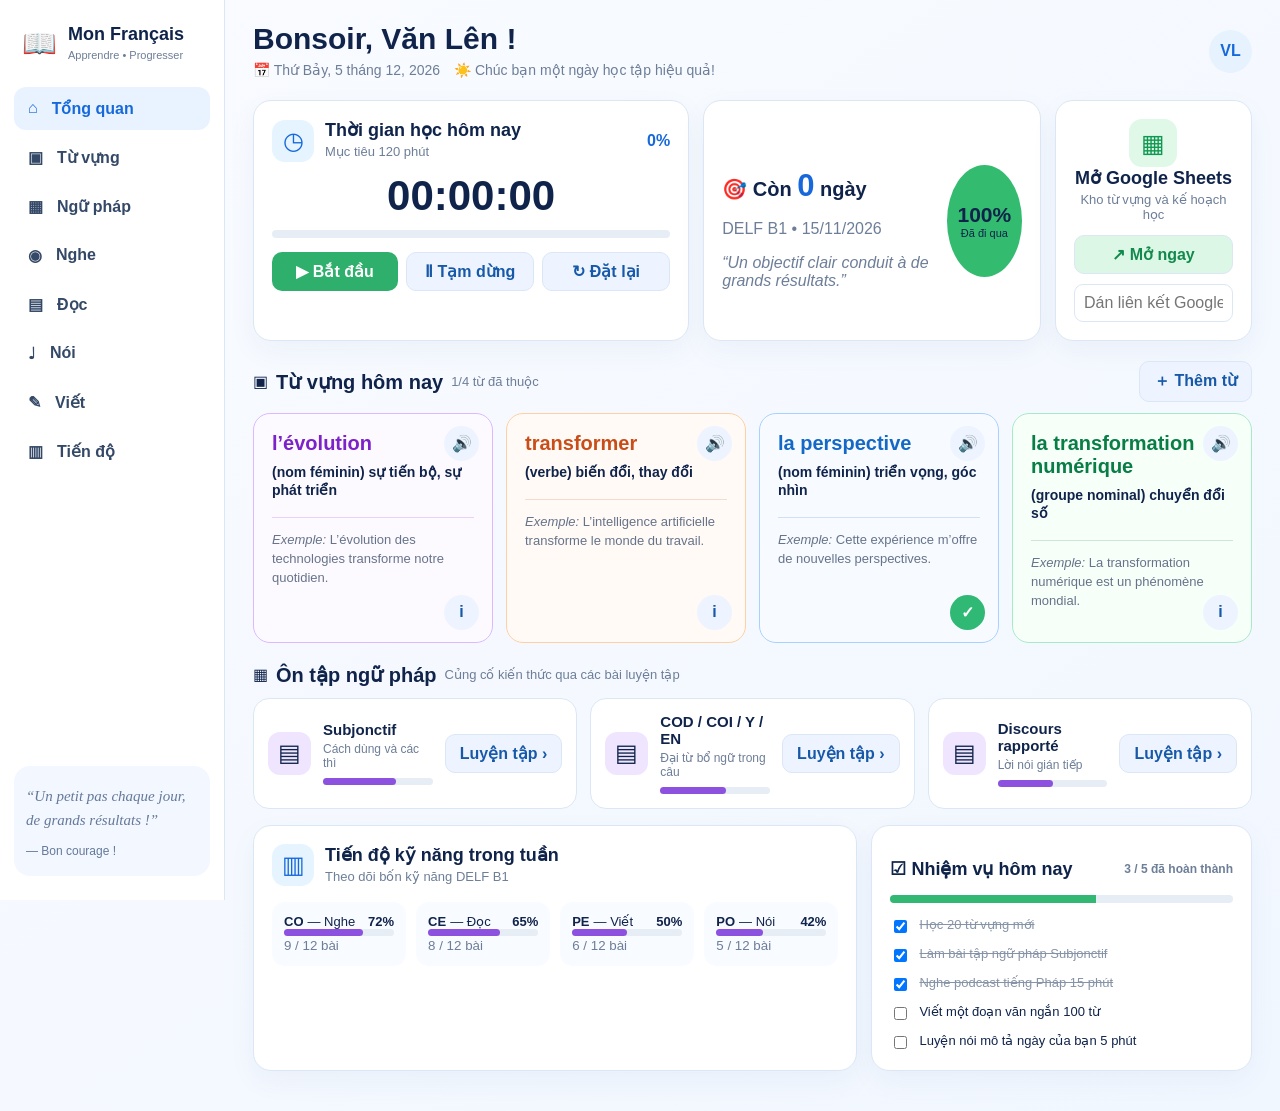
==== index.html @ 0c1c4e3a "Add files via upload Thêm website Mon Français" ====
<!doctype html>
<html lang="vi">
<head>
  <meta charset="UTF-8">
  <meta name="viewport" content="width=device-width,initial-scale=1">
  <meta name="description" content="Bảng điều khiển tự học tiếng Pháp và luyện DELF B1">
  <title>Mon Français</title>
  <link rel="stylesheet" href="style.css">
</head>
<body>
  <aside class="sidebar" id="sidebar">
    <div class="brand"><span>📖</span><div><b>Mon Français</b><small>Apprendre • Progresser</small></div></div>
    <nav>
      <a class="active" href="#top">⌂ <span>Tổng quan</span></a><a href="#vocabulary">▣ <span>Từ vựng</span></a>
      <a href="#grammar">▦ <span>Ngữ pháp</span></a><a href="#progress">◉ <span>Nghe</span></a>
      <a href="#progress">▤ <span>Đọc</span></a><a href="#progress">♩ <span>Nói</span></a>
      <a href="#progress">✎ <span>Viết</span></a><a href="#progress">▥ <span>Tiến độ</span></a>
    </nav>
    <blockquote>“Un petit pas chaque jour,<br>de grands résultats !”<small>— Bon courage !</small></blockquote>
  </aside>

  <main id="top">
    <header>
      <button id="menuBtn" class="menu" aria-label="Mở menu">☰</button>
      <div><h1><span id="greeting">Bonjour</span>, Văn Lên !</h1><p>📅 <span id="today"></span>　☀️ Chúc bạn một ngày học tập hiệu quả!</p></div>
      <div class="avatar">VL</div>
    </header>

    <section class="hero">
      <article class="card timer-card">
        <div class="title"><i>◷</i><div><h2>Thời gian học hôm nay</h2><p>Mục tiêu 120 phút</p></div><b id="studyPercent">0%</b></div>
        <div class="timer" id="timer">00:00:00</div><div class="progress"><span id="studyBar"></span></div>
        <div class="actions"><button id="startBtn" class="success">▶ Bắt đầu</button><button id="pauseBtn">Ⅱ Tạm dừng</button><button id="resetBtn">↻ Đặt lại</button></div>
      </article>
      <article class="card countdown">
        <div><h2>🎯 Còn <strong id="days">0</strong> ngày</h2><p>DELF B1 • 15/11/2026</p><em>“Un objectif clair conduit à de grands résultats.”</em></div>
        <div class="ring" id="ring"><span id="examPercent">0%</span><small>Đã đi qua</small></div>
      </article>
      <article class="card sheet-card"><div class="sheet-icon">▦</div><h2>Mở Google Sheets</h2><p>Kho từ vựng và kế hoạch học</p><button id="sheetBtn">↗ Mở ngay</button><input id="sheetUrl" placeholder="Dán liên kết Google Sheets"></article>
    </section>

    <section id="vocabulary" class="block">
      <div class="heading"><div><span>▣</span><h2>Từ vựng hôm nay</h2><p id="wordCount"></p></div><button id="openWordModal">＋ Thêm từ</button></div>
      <div class="vocab-grid" id="wordGrid"></div>
    </section>

    <section id="grammar" class="block">
      <div class="heading"><div><span>▦</span><h2>Ôn tập ngữ pháp</h2><p>Củng cố kiến thức qua các bài luyện tập</p></div></div>
      <div class="grammar-grid" id="grammarGrid"></div>
    </section>

    <section id="progress" class="bottom-grid">
      <article class="card"><div class="title"><i>▥</i><div><h2>Tiến độ kỹ năng trong tuần</h2><p>Theo dõi bốn kỹ năng DELF B1</p></div></div><div class="skills" id="skills"></div></article>
      <article class="card tasks"><div class="task-head"><h2>☑ Nhiệm vụ hôm nay</h2><b id="taskCount"></b></div><div class="progress"><span id="taskBar"></span></div><div id="taskList"></div></article>
    </section>
  </main>

  <dialog id="wordModal"><button class="close" data-close="wordModal">×</button><h2>Thêm từ vựng mới</h2><label>Từ tiếng Pháp<input id="newWord"></label><label>Nghĩa tiếng Việt<input id="newMeaning"></label><label>Câu ví dụ<input id="newExample"></label><button id="saveWord">Lưu từ mới</button></dialog>
  <dialog id="quizModal"><button class="close" data-close="quizModal">×</button><h2>Bài tập Subjonctif</h2><p>Il faut que tu ___ tes devoirs avant de sortir.</p><div class="answers"><button>fais</button><button>fasses</button><button>feras</button></div><button id="checkAnswer">Kiểm tra đáp án</button><p id="quizResult"></p></dialog>
  <div id="toast" role="status"></div>
  <script src="script.js"></script>
</body>
</html>
---- style.css ----
:root{--navy:#10244b;--blue:#1769db;--line:#dce7f5;--muted:#6d7e98;--bg:#f4f8ff;--white:#fff}*{box-sizing:border-box}html{scroll-behavior:smooth}body{margin:0;background:linear-gradient(145deg,#f9fbff,#f1f7ff);color:var(--navy);font-family:Inter,"Segoe UI",Arial,sans-serif}.sidebar{position:fixed;inset:0 auto 0 0;width:225px;padding:24px 14px;background:#fff;border-right:1px solid var(--line);display:flex;flex-direction:column;z-index:10}.brand{display:flex;gap:11px;align-items:center;padding:0 8px 24px}.brand>span{font-size:28px}.brand b{display:block;font-size:18px}.brand small{font-size:11px;color:var(--muted)}nav{display:grid;gap:6px}nav a{display:flex;gap:14px;padding:12px 14px;border-radius:12px;color:#344867;text-decoration:none;font-weight:650}nav a:hover,nav a.active{background:#e9f3ff;color:var(--blue)}blockquote{margin:auto 0 0;padding:18px 12px;background:#f3f7ff;border-radius:16px;color:#64799a;font:italic 15px/1.6 Georgia}blockquote small{display:block;margin-top:12px;font:12px Arial}main{margin-left:225px;padding:22px 28px 40px;max-width:1680px}header{display:flex;align-items:center;justify-content:space-between;margin-bottom:20px}h1{margin:0 0 6px;font-size:30px}header p{margin:0;color:var(--muted);font-size:14px}.avatar{width:43px;height:43px;border-radius:50%;display:grid;place-items:center;background:#e7f2ff;color:var(--blue);font-weight:800}.menu{display:none}.hero{display:grid;grid-template-columns:1.55fr 1.2fr .7fr;gap:14px}.card{background:#fff;border:1px solid var(--line);border-radius:18px;padding:18px;box-shadow:0 10px 28px #1f4a840d}.title{display:flex;align-items:center;gap:11px}.title i{width:42px;height:42px;border-radius:13px;display:grid;place-items:center;background:#e5f4ff;color:var(--blue);font-style:normal;font-size:24px}.title h2,.sheet-card h2{font-size:18px;margin:0}.title p,.sheet-card p{font-size:13px;color:var(--muted);margin:3px 0}.title>b{margin-left:auto;color:var(--blue)}.timer{text-align:center;font-size:42px;font-weight:850;margin:10px}.progress{height:8px;border-radius:8px;background:#e7edf5;overflow:hidden}.progress span{display:block;height:100%;width:0;background:#32b873;transition:.3s}.actions{display:flex;gap:8px;margin-top:14px}button,input{font:inherit}button{border:1px solid var(--line);background:#edf4ff;color:#1759a8;padding:9px 14px;border-radius:10px;font-weight:700;cursor:pointer}button:hover{filter:brightness(.97)}button.success{background:#2eaf6c;color:#fff;border:0}.actions button{flex:1}.countdown{display:flex;justify-content:space-between;align-items:center}.countdown h2{font-size:20px}.countdown strong{font-size:31px;color:var(--blue)}.countdown p,.countdown em{color:var(--muted)}.ring{width:112px;height:112px;border-radius:50%;display:grid;place-content:center;text-align:center;background:conic-gradient(#33bb70 0deg,#e8edf4 0)}.ring:after{content:"";position:absolute}.ring span,.ring small{position:relative;z-index:1}.ring span{font-size:21px;font-weight:800}.ring small{font-size:11px}.sheet-card{text-align:center}.sheet-icon{margin:auto;width:48px;height:48px;border-radius:13px;background:#dff8e8;color:#0f9850;display:grid;place-items:center;font-size:25px}.sheet-card button{width:100%;background:#dcf7e6;color:#138a4d;margin:10px 0}.sheet-card input{width:100%;padding:9px;border:1px solid var(--line);border-radius:9px}.block{margin-top:20px}.heading{display:flex;justify-content:space-between;align-items:center;margin-bottom:11px}.heading>div{display:flex;align-items:center;gap:8px}.heading h2{margin:0;font-size:20px}.heading p{margin:0;color:var(--muted);font-size:13px}.vocab-grid{display:grid;grid-template-columns:repeat(4,1fr);gap:13px}.word{position:relative;min-height:188px;padding:18px;border:1px solid;border-radius:17px}.word.violet{border-color:#dcb9ff;background:#fdfaff;color:#7b22c9}.word.orange{border-color:#ffd0a3;background:#fffaf5;color:#c94d19}.word.blue{border-color:#a9d1ff;background:#f7fbff;color:#1569c6}.word.green{border-color:#a8eac8;background:#f7fff9;color:#087d45}.word h3{font-size:20px;margin:0 36px 8px 0}.word b{font-size:14px;color:var(--navy)}.word hr{border:0;border-top:1px solid;opacity:.18;margin:18px 0 10px}.word p{font-size:13px;line-height:1.45;color:#66738a}.word .audio,.word .learned{position:absolute;width:35px;height:35px;padding:0;border:0;border-radius:50%;right:13px}.word .audio{top:12px}.word .learned{bottom:12px}.word .learned.yes{background:#2fb974;color:#fff}.grammar-grid{display:grid;grid-template-columns:repeat(3,1fr);gap:13px}.grammar{display:flex;align-items:center;gap:12px;padding:14px;background:#fff;border:1px solid var(--line);border-radius:16px}.grammar .symbol{font-size:24px;width:43px;height:43px;border-radius:12px;background:#efe5ff;display:grid;place-items:center}.grammar .copy{flex:1}.grammar h3{font-size:15px;margin:0}.grammar p{font-size:12px;color:var(--muted);margin:4px 0 8px}.mini{height:7px;background:#e7edf5;border-radius:7px}.mini span{display:block;height:100%;background:#8c52df;border-radius:7px}.bottom-grid{display:grid;grid-template-columns:1.35fr .85fr;gap:14px;margin-top:16px}.skills{display:grid;grid-template-columns:repeat(4,1fr);gap:10px;margin-top:15px}.skill{padding:12px;background:#f8fbff;border-radius:13px}.skill .row{display:flex;gap:4px;font-size:13px}.skill .row strong{margin-left:auto}.skill small{color:var(--muted)}.task-head{display:flex;justify-content:space-between;align-items:center}.task-head h2{font-size:18px}.task-head b{font-size:12px;color:var(--muted)}#taskList{display:grid;gap:10px;margin-top:14px}#taskList label{font-size:13px;display:flex;gap:9px}.done{text-decoration:line-through;color:#8794a7}dialog{border:0;border-radius:18px;padding:25px;width:min(460px,90vw);box-shadow:0 25px 80px #0d254540}dialog::backdrop{background:#07193666}.close{position:absolute;right:14px;top:12px;border:0;background:transparent;font-size:24px}dialog label{display:grid;gap:5px;margin:11px 0;font-weight:650}dialog input{padding:11px;border:1px solid var(--line);border-radius:10px}.answers{display:grid;gap:8px;margin:12px 0}.answers button{text-align:left}.answers .selected{border-color:var(--blue);background:#e8f2ff}#quizResult.correct{color:#149452}#quizResult.wrong{color:#d73a50}#toast{position:fixed;right:20px;top:20px;padding:12px 18px;background:var(--navy);color:#fff;border-radius:11px;opacity:0;transform:translateY(-10px);transition:.2s;pointer-events:none;z-index:30}#toast.show{opacity:1;transform:none}
@media(max-width:1150px){.hero{grid-template-columns:1fr 1fr}.sheet-card{grid-column:1/-1}.vocab-grid{grid-template-columns:1fr 1fr}.grammar-grid,.bottom-grid{grid-template-columns:1fr}}
@media(max-width:720px){.sidebar{transform:translateX(-110%);transition:.25s}.sidebar.open{transform:none}.menu{display:block}.main{margin:0;padding:16px}.hero,.vocab-grid{grid-template-columns:1fr}.skills{grid-template-columns:1fr 1fr}header h1{font-size:22px}.countdown{min-height:180px}.heading p{display:none}.actions{flex-wrap:wrap}.actions button{min-width:100px}}
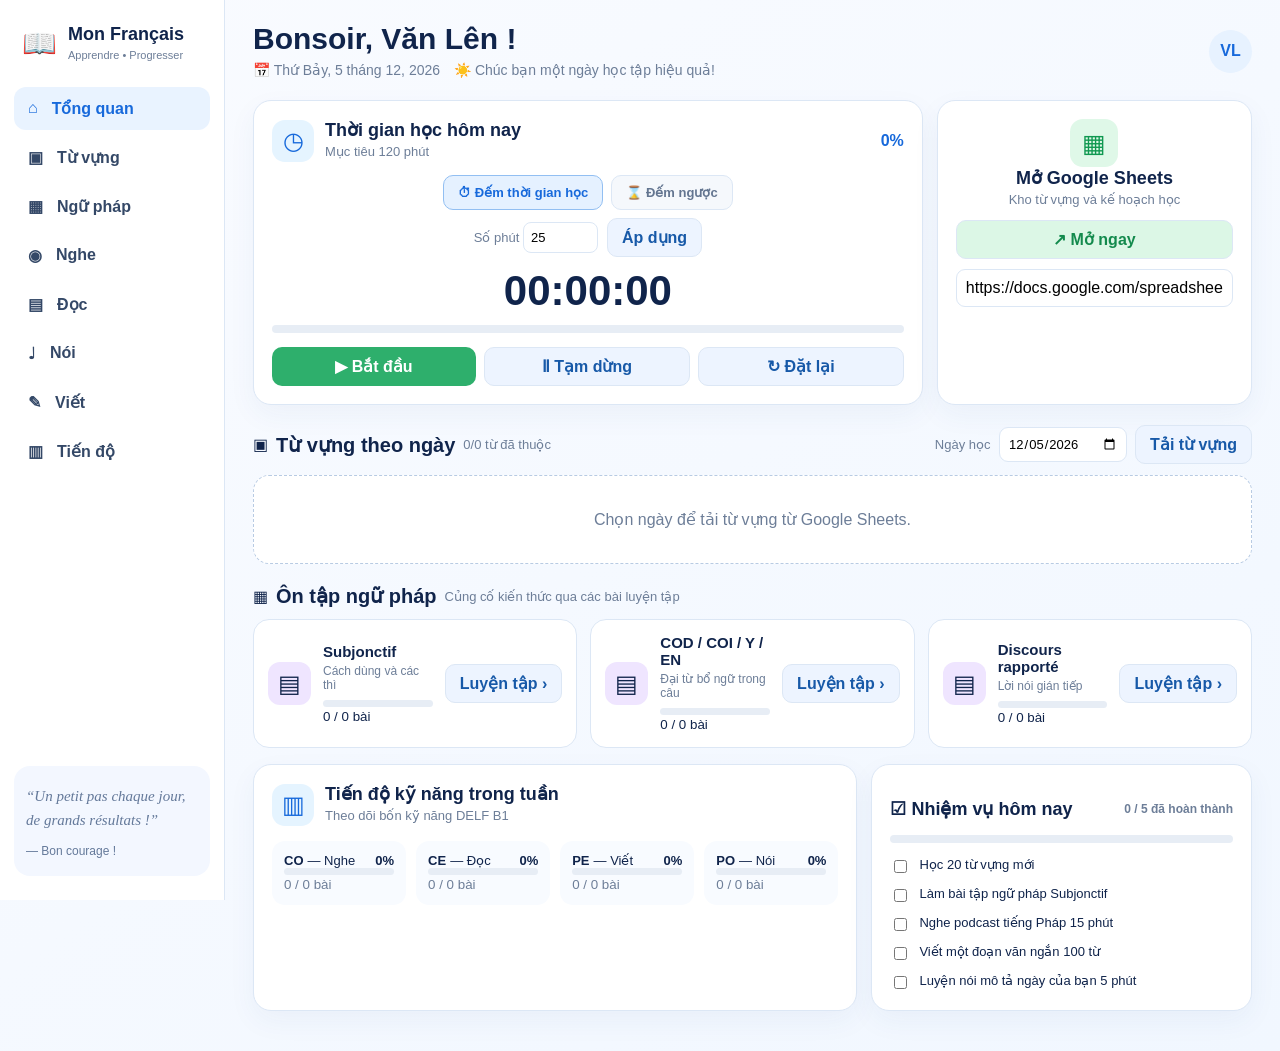
==== commit f1b3f694: "Add files via upload" ====
--- a/index.html
+++ b/index.html
@@ -26,21 +26,19 @@
       <div class="avatar">VL</div>
     </header>
 
-    <section class="hero">
+    <section class="hero hero-two">
       <article class="card timer-card">
         <div class="title"><i>◷</i><div><h2>Thời gian học hôm nay</h2><p>Mục tiêu 120 phút</p></div><b id="studyPercent">0%</b></div>
+        <div class="timer-mode"><button id="countUpMode" class="selected">⏱ Đếm thời gian học</button><button id="countDownMode">⌛ Đếm ngược</button></div>
+        <div class="countdown-setting" id="countdownSetting" hidden><label>Số phút <input id="countdownMinutes" type="number" min="1" max="480" value="25"></label><button id="applyCountdown">Áp dụng</button></div>
         <div class="timer" id="timer">00:00:00</div><div class="progress"><span id="studyBar"></span></div>
         <div class="actions"><button id="startBtn" class="success">▶ Bắt đầu</button><button id="pauseBtn">Ⅱ Tạm dừng</button><button id="resetBtn">↻ Đặt lại</button></div>
-      </article>
-      <article class="card countdown">
-        <div><h2>🎯 Còn <strong id="days">0</strong> ngày</h2><p>DELF B1 • 15/11/2026</p><em>“Un objectif clair conduit à de grands résultats.”</em></div>
-        <div class="ring" id="ring"><span id="examPercent">0%</span><small>Đã đi qua</small></div>
       </article>
       <article class="card sheet-card"><div class="sheet-icon">▦</div><h2>Mở Google Sheets</h2><p>Kho từ vựng và kế hoạch học</p><button id="sheetBtn">↗ Mở ngay</button><input id="sheetUrl" placeholder="Dán liên kết Google Sheets"></article>
     </section>
 
     <section id="vocabulary" class="block">
-      <div class="heading"><div><span>▣</span><h2>Từ vựng hôm nay</h2><p id="wordCount"></p></div><button id="openWordModal">＋ Thêm từ</button></div>
+      <div class="heading"><div><span>▣</span><h2>Từ vựng theo ngày</h2><p id="wordCount">Chọn ngày để tải từ Google Sheets</p></div><div class="date-tools"><label>Ngày học <input id="vocabDate" type="date"></label><button id="loadWords">Tải từ vựng</button></div></div>
       <div class="vocab-grid" id="wordGrid"></div>
     </section>
 
@@ -55,7 +53,6 @@
     </section>
   </main>
 
-  <dialog id="wordModal"><button class="close" data-close="wordModal">×</button><h2>Thêm từ vựng mới</h2><label>Từ tiếng Pháp<input id="newWord"></label><label>Nghĩa tiếng Việt<input id="newMeaning"></label><label>Câu ví dụ<input id="newExample"></label><button id="saveWord">Lưu từ mới</button></dialog>
   <dialog id="quizModal"><button class="close" data-close="quizModal">×</button><h2>Bài tập Subjonctif</h2><p>Il faut que tu ___ tes devoirs avant de sortir.</p><div class="answers"><button>fais</button><button>fasses</button><button>feras</button></div><button id="checkAnswer">Kiểm tra đáp án</button><p id="quizResult"></p></dialog>
   <div id="toast" role="status"></div>
   <script src="script.js"></script>
--- a/style.css
+++ b/style.css
@@ -1,3 +1,4 @@
 :root{--navy:#10244b;--blue:#1769db;--line:#dce7f5;--muted:#6d7e98;--bg:#f4f8ff;--white:#fff}*{box-sizing:border-box}html{scroll-behavior:smooth}body{margin:0;background:linear-gradient(145deg,#f9fbff,#f1f7ff);color:var(--navy);font-family:Inter,"Segoe UI",Arial,sans-serif}.sidebar{position:fixed;inset:0 auto 0 0;width:225px;padding:24px 14px;background:#fff;border-right:1px solid var(--line);display:flex;flex-direction:column;z-index:10}.brand{display:flex;gap:11px;align-items:center;padding:0 8px 24px}.brand>span{font-size:28px}.brand b{display:block;font-size:18px}.brand small{font-size:11px;color:var(--muted)}nav{display:grid;gap:6px}nav a{display:flex;gap:14px;padding:12px 14px;border-radius:12px;color:#344867;text-decoration:none;font-weight:650}nav a:hover,nav a.active{background:#e9f3ff;color:var(--blue)}blockquote{margin:auto 0 0;padding:18px 12px;background:#f3f7ff;border-radius:16px;color:#64799a;font:italic 15px/1.6 Georgia}blockquote small{display:block;margin-top:12px;font:12px Arial}main{margin-left:225px;padding:22px 28px 40px;max-width:1680px}header{display:flex;align-items:center;justify-content:space-between;margin-bottom:20px}h1{margin:0 0 6px;font-size:30px}header p{margin:0;color:var(--muted);font-size:14px}.avatar{width:43px;height:43px;border-radius:50%;display:grid;place-items:center;background:#e7f2ff;color:var(--blue);font-weight:800}.menu{display:none}.hero{display:grid;grid-template-columns:1.55fr 1.2fr .7fr;gap:14px}.card{background:#fff;border:1px solid var(--line);border-radius:18px;padding:18px;box-shadow:0 10px 28px #1f4a840d}.title{display:flex;align-items:center;gap:11px}.title i{width:42px;height:42px;border-radius:13px;display:grid;place-items:center;background:#e5f4ff;color:var(--blue);font-style:normal;font-size:24px}.title h2,.sheet-card h2{font-size:18px;margin:0}.title p,.sheet-card p{font-size:13px;color:var(--muted);margin:3px 0}.title>b{margin-left:auto;color:var(--blue)}.timer{text-align:center;font-size:42px;font-weight:850;margin:10px}.progress{height:8px;border-radius:8px;background:#e7edf5;overflow:hidden}.progress span{display:block;height:100%;width:0;background:#32b873;transition:.3s}.actions{display:flex;gap:8px;margin-top:14px}button,input{font:inherit}button{border:1px solid var(--line);background:#edf4ff;color:#1759a8;padding:9px 14px;border-radius:10px;font-weight:700;cursor:pointer}button:hover{filter:brightness(.97)}button.success{background:#2eaf6c;color:#fff;border:0}.actions button{flex:1}.countdown{display:flex;justify-content:space-between;align-items:center}.countdown h2{font-size:20px}.countdown strong{font-size:31px;color:var(--blue)}.countdown p,.countdown em{color:var(--muted)}.ring{width:112px;height:112px;border-radius:50%;display:grid;place-content:center;text-align:center;background:conic-gradient(#33bb70 0deg,#e8edf4 0)}.ring:after{content:"";position:absolute}.ring span,.ring small{position:relative;z-index:1}.ring span{font-size:21px;font-weight:800}.ring small{font-size:11px}.sheet-card{text-align:center}.sheet-icon{margin:auto;width:48px;height:48px;border-radius:13px;background:#dff8e8;color:#0f9850;display:grid;place-items:center;font-size:25px}.sheet-card button{width:100%;background:#dcf7e6;color:#138a4d;margin:10px 0}.sheet-card input{width:100%;padding:9px;border:1px solid var(--line);border-radius:9px}.block{margin-top:20px}.heading{display:flex;justify-content:space-between;align-items:center;margin-bottom:11px}.heading>div{display:flex;align-items:center;gap:8px}.heading h2{margin:0;font-size:20px}.heading p{margin:0;color:var(--muted);font-size:13px}.vocab-grid{display:grid;grid-template-columns:repeat(4,1fr);gap:13px}.word{position:relative;min-height:188px;padding:18px;border:1px solid;border-radius:17px}.word.violet{border-color:#dcb9ff;background:#fdfaff;color:#7b22c9}.word.orange{border-color:#ffd0a3;background:#fffaf5;color:#c94d19}.word.blue{border-color:#a9d1ff;background:#f7fbff;color:#1569c6}.word.green{border-color:#a8eac8;background:#f7fff9;color:#087d45}.word h3{font-size:20px;margin:0 36px 8px 0}.word b{font-size:14px;color:var(--navy)}.word hr{border:0;border-top:1px solid;opacity:.18;margin:18px 0 10px}.word p{font-size:13px;line-height:1.45;color:#66738a}.word .audio,.word .learned{position:absolute;width:35px;height:35px;padding:0;border:0;border-radius:50%;right:13px}.word .audio{top:12px}.word .learned{bottom:12px}.word .learned.yes{background:#2fb974;color:#fff}.grammar-grid{display:grid;grid-template-columns:repeat(3,1fr);gap:13px}.grammar{display:flex;align-items:center;gap:12px;padding:14px;background:#fff;border:1px solid var(--line);border-radius:16px}.grammar .symbol{font-size:24px;width:43px;height:43px;border-radius:12px;background:#efe5ff;display:grid;place-items:center}.grammar .copy{flex:1}.grammar h3{font-size:15px;margin:0}.grammar p{font-size:12px;color:var(--muted);margin:4px 0 8px}.mini{height:7px;background:#e7edf5;border-radius:7px}.mini span{display:block;height:100%;background:#8c52df;border-radius:7px}.bottom-grid{display:grid;grid-template-columns:1.35fr .85fr;gap:14px;margin-top:16px}.skills{display:grid;grid-template-columns:repeat(4,1fr);gap:10px;margin-top:15px}.skill{padding:12px;background:#f8fbff;border-radius:13px}.skill .row{display:flex;gap:4px;font-size:13px}.skill .row strong{margin-left:auto}.skill small{color:var(--muted)}.task-head{display:flex;justify-content:space-between;align-items:center}.task-head h2{font-size:18px}.task-head b{font-size:12px;color:var(--muted)}#taskList{display:grid;gap:10px;margin-top:14px}#taskList label{font-size:13px;display:flex;gap:9px}.done{text-decoration:line-through;color:#8794a7}dialog{border:0;border-radius:18px;padding:25px;width:min(460px,90vw);box-shadow:0 25px 80px #0d254540}dialog::backdrop{background:#07193666}.close{position:absolute;right:14px;top:12px;border:0;background:transparent;font-size:24px}dialog label{display:grid;gap:5px;margin:11px 0;font-weight:650}dialog input{padding:11px;border:1px solid var(--line);border-radius:10px}.answers{display:grid;gap:8px;margin:12px 0}.answers button{text-align:left}.answers .selected{border-color:var(--blue);background:#e8f2ff}#quizResult.correct{color:#149452}#quizResult.wrong{color:#d73a50}#toast{position:fixed;right:20px;top:20px;padding:12px 18px;background:var(--navy);color:#fff;border-radius:11px;opacity:0;transform:translateY(-10px);transition:.2s;pointer-events:none;z-index:30}#toast.show{opacity:1;transform:none}
-@media(max-width:1150px){.hero{grid-template-columns:1fr 1fr}.sheet-card{grid-column:1/-1}.vocab-grid{grid-template-columns:1fr 1fr}.grammar-grid,.bottom-grid{grid-template-columns:1fr}}
-@media(max-width:720px){.sidebar{transform:translateX(-110%);transition:.25s}.sidebar.open{transform:none}.menu{display:block}.main{margin:0;padding:16px}.hero,.vocab-grid{grid-template-columns:1fr}.skills{grid-template-columns:1fr 1fr}header h1{font-size:22px}.countdown{min-height:180px}.heading p{display:none}.actions{flex-wrap:wrap}.actions button{min-width:100px}}
+.hero.hero-two{grid-template-columns:1.7fr .8fr}.timer-mode{display:flex;justify-content:center;gap:8px;margin:13px 0 5px}.timer-mode button{font-size:13px;background:#f5f8fc;color:#637590}.timer-mode button.selected{background:#e5f1ff;color:#1769db;border-color:#92bff2}.countdown-setting{display:flex;align-items:center;justify-content:center;gap:9px;margin:8px 0}.countdown-setting label{font-size:13px;color:var(--muted)}.countdown-setting input{width:75px;padding:7px;border:1px solid var(--line);border-radius:8px}.date-tools{display:flex;align-items:center;gap:9px}.date-tools label{font-size:13px;color:var(--muted)}.date-tools input{margin-left:5px;padding:8px;border:1px solid var(--line);border-radius:9px}.empty-state{grid-column:1/-1;text-align:center;padding:34px;background:#fff;border:1px dashed #b8cbe3;border-radius:16px;color:var(--muted)}
+@media(max-width:1150px){.hero,.hero.hero-two{grid-template-columns:1fr 1fr}.sheet-card{grid-column:auto}.vocab-grid{grid-template-columns:1fr 1fr}.grammar-grid,.bottom-grid{grid-template-columns:1fr}}
+@media(max-width:720px){.sidebar{transform:translateX(-110%);transition:.25s}.sidebar.open{transform:none}.menu{display:block}.main{margin:0;padding:16px}.hero,.hero.hero-two,.vocab-grid{grid-template-columns:1fr}.skills{grid-template-columns:1fr 1fr}header h1{font-size:22px}.heading{align-items:flex-start;gap:10px}.heading p{display:none}.date-tools{flex-direction:column;align-items:flex-end}.actions{flex-wrap:wrap}.actions button{min-width:100px}}
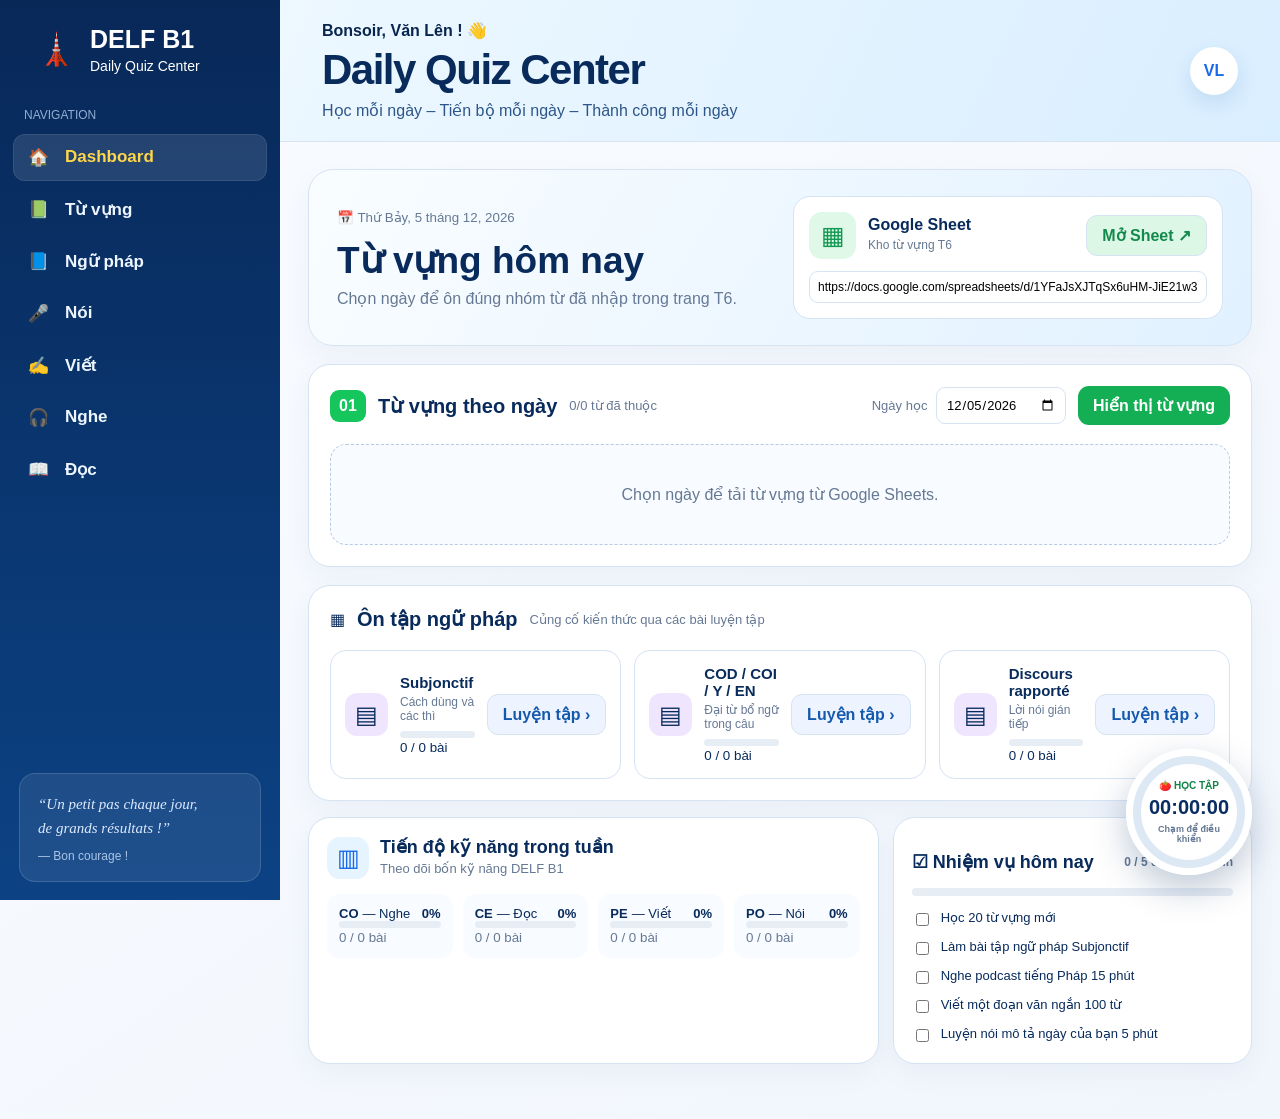
==== commit f00eeede: "Add files via upload" ====
--- a/index.html
+++ b/index.html
@@ -9,12 +9,12 @@
 </head>
 <body>
   <aside class="sidebar" id="sidebar">
-    <div class="brand"><span>📖</span><div><b>Mon Français</b><small>Apprendre • Progresser</small></div></div>
+    <div class="brand"><span>🗼</span><div><b>DELF B1</b><small>Daily Quiz Center</small></div></div>
     <nav>
-      <a class="active" href="#top">⌂ <span>Tổng quan</span></a><a href="#vocabulary">▣ <span>Từ vựng</span></a>
-      <a href="#grammar">▦ <span>Ngữ pháp</span></a><a href="#progress">◉ <span>Nghe</span></a>
-      <a href="#progress">▤ <span>Đọc</span></a><a href="#progress">♩ <span>Nói</span></a>
-      <a href="#progress">✎ <span>Viết</span></a><a href="#progress">▥ <span>Tiến độ</span></a>
+      <a class="active" href="#top">🏠 <span>Dashboard</span></a><a href="#vocabulary">📗 <span>Từ vựng</span></a>
+      <a href="#grammar">📘 <span>Ngữ pháp</span></a><a href="#progress">🎤 <span>Nói</span></a>
+      <a href="#progress">✍️ <span>Viết</span></a><a href="#progress">🎧 <span>Nghe</span></a>
+      <a href="#progress">📖 <span>Đọc</span></a>
     </nav>
     <blockquote>“Un petit pas chaque jour,<br>de grands résultats !”<small>— Bon courage !</small></blockquote>
   </aside>
@@ -22,23 +22,17 @@
   <main id="top">
     <header>
       <button id="menuBtn" class="menu" aria-label="Mở menu">☰</button>
-      <div><h1><span id="greeting">Bonjour</span>, Văn Lên !</h1><p>📅 <span id="today"></span>　☀️ Chúc bạn một ngày học tập hiệu quả!</p></div>
+      <div><p class="hello"><span id="greeting">Bonjour</span>, Văn Lên ! 👋</p><h1>Daily Quiz Center</h1><p>Học mỗi ngày – Tiến bộ mỗi ngày – Thành công mỗi ngày</p></div>
       <div class="avatar">VL</div>
     </header>
 
-    <section class="hero hero-two">
-      <article class="card timer-card">
-        <div class="title"><i>◷</i><div><h2>Thời gian học hôm nay</h2><p>Mục tiêu 120 phút</p></div><b id="studyPercent">0%</b></div>
-        <div class="timer-mode"><button id="countUpMode" class="selected">⏱ Đếm thời gian học</button><button id="countDownMode">⌛ Đếm ngược</button></div>
-        <div class="countdown-setting" id="countdownSetting" hidden><label>Số phút <input id="countdownMinutes" type="number" min="1" max="480" value="25"></label><button id="applyCountdown">Áp dụng</button></div>
-        <div class="timer" id="timer">00:00:00</div><div class="progress"><span id="studyBar"></span></div>
-        <div class="actions"><button id="startBtn" class="success">▶ Bắt đầu</button><button id="pauseBtn">Ⅱ Tạm dừng</button><button id="resetBtn">↻ Đặt lại</button></div>
-      </article>
-      <article class="card sheet-card"><div class="sheet-icon">▦</div><h2>Mở Google Sheets</h2><p>Kho từ vựng và kế hoạch học</p><button id="sheetBtn">↗ Mở ngay</button><input id="sheetUrl" placeholder="Dán liên kết Google Sheets"></article>
+    <section class="dashboard-banner">
+      <div><small>📅 <span id="today"></span></small><h2>Từ vựng hôm nay</h2><p>Chọn ngày để ôn đúng nhóm từ đã nhập trong trang T6.</p></div>
+      <article class="sheet-card"><div class="sheet-icon">▦</div><div><h2>Google Sheet</h2><p>Kho từ vựng T6</p></div><button id="sheetBtn">Mở Sheet ↗</button><input id="sheetUrl" aria-label="Liên kết Google Sheets" placeholder="Dán liên kết Google Sheets"></article>
     </section>
 
-    <section id="vocabulary" class="block">
-      <div class="heading"><div><span>▣</span><h2>Từ vựng theo ngày</h2><p id="wordCount">Chọn ngày để tải từ Google Sheets</p></div><div class="date-tools"><label>Ngày học <input id="vocabDate" type="date"></label><button id="loadWords">Tải từ vựng</button></div></div>
+    <section id="vocabulary" class="block vocab-section">
+      <div class="heading"><div><span class="section-number">01</span><h2>Từ vựng theo ngày</h2><p id="wordCount">Chọn ngày để tải từ trang T6</p></div><div class="date-tools"><label>Ngày học <input id="vocabDate" type="date"></label><button id="loadWords">Hiển thị từ vựng</button></div></div>
       <div class="vocab-grid" id="wordGrid"></div>
     </section>
 
@@ -53,6 +47,20 @@
     </section>
   </main>
 
+  <div class="floating-study" id="floatingStudy">
+    <section class="timer-popover" id="timerPopover" hidden>
+      <button class="timer-close" id="timerClose" aria-label="Đóng đồng hồ">×</button>
+      <div class="title"><i>◷</i><div><h2>Thời gian học hôm nay</h2><p>Mục tiêu 120 phút</p></div><b id="studyPercent">0%</b></div>
+      <div class="timer-mode"><button id="countUpMode" class="selected">⏱ Đếm thời gian học</button><button id="countDownMode">⌛ Đếm ngược</button></div>
+      <div class="countdown-setting" id="countdownSetting" hidden><label>Số phút <input id="countdownMinutes" type="number" min="1" max="480" value="25"></label><button id="applyCountdown">Áp dụng</button></div>
+      <div class="progress"><span id="studyBar"></span></div>
+      <div class="actions"><button id="startBtn" class="success">▶ Bắt đầu</button><button id="pauseBtn">Ⅱ Tạm dừng</button><button id="resetBtn">↻ Đặt lại</button></div>
+    </section>
+    <button class="timer-launcher" id="timerLauncher" aria-label="Mở đồng hồ học tập" aria-expanded="false">
+      <span>🍅 HỌC TẬP</span><strong id="timer">00:00:00</strong><small>Chạm để điều khiển</small>
+    </button>
+  </div>
+
   <dialog id="quizModal"><button class="close" data-close="quizModal">×</button><h2>Bài tập Subjonctif</h2><p>Il faut que tu ___ tes devoirs avant de sortir.</p><div class="answers"><button>fais</button><button>fasses</button><button>feras</button></div><button id="checkAnswer">Kiểm tra đáp án</button><p id="quizResult"></p></dialog>
   <div id="toast" role="status"></div>
   <script src="script.js"></script>
--- a/style.css
+++ b/style.css
@@ -1,4 +1,43 @@
-:root{--navy:#10244b;--blue:#1769db;--line:#dce7f5;--muted:#6d7e98;--bg:#f4f8ff;--white:#fff}*{box-sizing:border-box}html{scroll-behavior:smooth}body{margin:0;background:linear-gradient(145deg,#f9fbff,#f1f7ff);color:var(--navy);font-family:Inter,"Segoe UI",Arial,sans-serif}.sidebar{position:fixed;inset:0 auto 0 0;width:225px;padding:24px 14px;background:#fff;border-right:1px solid var(--line);display:flex;flex-direction:column;z-index:10}.brand{display:flex;gap:11px;align-items:center;padding:0 8px 24px}.brand>span{font-size:28px}.brand b{display:block;font-size:18px}.brand small{font-size:11px;color:var(--muted)}nav{display:grid;gap:6px}nav a{display:flex;gap:14px;padding:12px 14px;border-radius:12px;color:#344867;text-decoration:none;font-weight:650}nav a:hover,nav a.active{background:#e9f3ff;color:var(--blue)}blockquote{margin:auto 0 0;padding:18px 12px;background:#f3f7ff;border-radius:16px;color:#64799a;font:italic 15px/1.6 Georgia}blockquote small{display:block;margin-top:12px;font:12px Arial}main{margin-left:225px;padding:22px 28px 40px;max-width:1680px}header{display:flex;align-items:center;justify-content:space-between;margin-bottom:20px}h1{margin:0 0 6px;font-size:30px}header p{margin:0;color:var(--muted);font-size:14px}.avatar{width:43px;height:43px;border-radius:50%;display:grid;place-items:center;background:#e7f2ff;color:var(--blue);font-weight:800}.menu{display:none}.hero{display:grid;grid-template-columns:1.55fr 1.2fr .7fr;gap:14px}.card{background:#fff;border:1px solid var(--line);border-radius:18px;padding:18px;box-shadow:0 10px 28px #1f4a840d}.title{display:flex;align-items:center;gap:11px}.title i{width:42px;height:42px;border-radius:13px;display:grid;place-items:center;background:#e5f4ff;color:var(--blue);font-style:normal;font-size:24px}.title h2,.sheet-card h2{font-size:18px;margin:0}.title p,.sheet-card p{font-size:13px;color:var(--muted);margin:3px 0}.title>b{margin-left:auto;color:var(--blue)}.timer{text-align:center;font-size:42px;font-weight:850;margin:10px}.progress{height:8px;border-radius:8px;background:#e7edf5;overflow:hidden}.progress span{display:block;height:100%;width:0;background:#32b873;transition:.3s}.actions{display:flex;gap:8px;margin-top:14px}button,input{font:inherit}button{border:1px solid var(--line);background:#edf4ff;color:#1759a8;padding:9px 14px;border-radius:10px;font-weight:700;cursor:pointer}button:hover{filter:brightness(.97)}button.success{background:#2eaf6c;color:#fff;border:0}.actions button{flex:1}.countdown{display:flex;justify-content:space-between;align-items:center}.countdown h2{font-size:20px}.countdown strong{font-size:31px;color:var(--blue)}.countdown p,.countdown em{color:var(--muted)}.ring{width:112px;height:112px;border-radius:50%;display:grid;place-content:center;text-align:center;background:conic-gradient(#33bb70 0deg,#e8edf4 0)}.ring:after{content:"";position:absolute}.ring span,.ring small{position:relative;z-index:1}.ring span{font-size:21px;font-weight:800}.ring small{font-size:11px}.sheet-card{text-align:center}.sheet-icon{margin:auto;width:48px;height:48px;border-radius:13px;background:#dff8e8;color:#0f9850;display:grid;place-items:center;font-size:25px}.sheet-card button{width:100%;background:#dcf7e6;color:#138a4d;margin:10px 0}.sheet-card input{width:100%;padding:9px;border:1px solid var(--line);border-radius:9px}.block{margin-top:20px}.heading{display:flex;justify-content:space-between;align-items:center;margin-bottom:11px}.heading>div{display:flex;align-items:center;gap:8px}.heading h2{margin:0;font-size:20px}.heading p{margin:0;color:var(--muted);font-size:13px}.vocab-grid{display:grid;grid-template-columns:repeat(4,1fr);gap:13px}.word{position:relative;min-height:188px;padding:18px;border:1px solid;border-radius:17px}.word.violet{border-color:#dcb9ff;background:#fdfaff;color:#7b22c9}.word.orange{border-color:#ffd0a3;background:#fffaf5;color:#c94d19}.word.blue{border-color:#a9d1ff;background:#f7fbff;color:#1569c6}.word.green{border-color:#a8eac8;background:#f7fff9;color:#087d45}.word h3{font-size:20px;margin:0 36px 8px 0}.word b{font-size:14px;color:var(--navy)}.word hr{border:0;border-top:1px solid;opacity:.18;margin:18px 0 10px}.word p{font-size:13px;line-height:1.45;color:#66738a}.word .audio,.word .learned{position:absolute;width:35px;height:35px;padding:0;border:0;border-radius:50%;right:13px}.word .audio{top:12px}.word .learned{bottom:12px}.word .learned.yes{background:#2fb974;color:#fff}.grammar-grid{display:grid;grid-template-columns:repeat(3,1fr);gap:13px}.grammar{display:flex;align-items:center;gap:12px;padding:14px;background:#fff;border:1px solid var(--line);border-radius:16px}.grammar .symbol{font-size:24px;width:43px;height:43px;border-radius:12px;background:#efe5ff;display:grid;place-items:center}.grammar .copy{flex:1}.grammar h3{font-size:15px;margin:0}.grammar p{font-size:12px;color:var(--muted);margin:4px 0 8px}.mini{height:7px;background:#e7edf5;border-radius:7px}.mini span{display:block;height:100%;background:#8c52df;border-radius:7px}.bottom-grid{display:grid;grid-template-columns:1.35fr .85fr;gap:14px;margin-top:16px}.skills{display:grid;grid-template-columns:repeat(4,1fr);gap:10px;margin-top:15px}.skill{padding:12px;background:#f8fbff;border-radius:13px}.skill .row{display:flex;gap:4px;font-size:13px}.skill .row strong{margin-left:auto}.skill small{color:var(--muted)}.task-head{display:flex;justify-content:space-between;align-items:center}.task-head h2{font-size:18px}.task-head b{font-size:12px;color:var(--muted)}#taskList{display:grid;gap:10px;margin-top:14px}#taskList label{font-size:13px;display:flex;gap:9px}.done{text-decoration:line-through;color:#8794a7}dialog{border:0;border-radius:18px;padding:25px;width:min(460px,90vw);box-shadow:0 25px 80px #0d254540}dialog::backdrop{background:#07193666}.close{position:absolute;right:14px;top:12px;border:0;background:transparent;font-size:24px}dialog label{display:grid;gap:5px;margin:11px 0;font-weight:650}dialog input{padding:11px;border:1px solid var(--line);border-radius:10px}.answers{display:grid;gap:8px;margin:12px 0}.answers button{text-align:left}.answers .selected{border-color:var(--blue);background:#e8f2ff}#quizResult.correct{color:#149452}#quizResult.wrong{color:#d73a50}#toast{position:fixed;right:20px;top:20px;padding:12px 18px;background:var(--navy);color:#fff;border-radius:11px;opacity:0;transform:translateY(-10px);transition:.2s;pointer-events:none;z-index:30}#toast.show{opacity:1;transform:none}
-.hero.hero-two{grid-template-columns:1.7fr .8fr}.timer-mode{display:flex;justify-content:center;gap:8px;margin:13px 0 5px}.timer-mode button{font-size:13px;background:#f5f8fc;color:#637590}.timer-mode button.selected{background:#e5f1ff;color:#1769db;border-color:#92bff2}.countdown-setting{display:flex;align-items:center;justify-content:center;gap:9px;margin:8px 0}.countdown-setting label{font-size:13px;color:var(--muted)}.countdown-setting input{width:75px;padding:7px;border:1px solid var(--line);border-radius:8px}.date-tools{display:flex;align-items:center;gap:9px}.date-tools label{font-size:13px;color:var(--muted)}.date-tools input{margin-left:5px;padding:8px;border:1px solid var(--line);border-radius:9px}.empty-state{grid-column:1/-1;text-align:center;padding:34px;background:#fff;border:1px dashed #b8cbe3;border-radius:16px;color:var(--muted)}
-@media(max-width:1150px){.hero,.hero.hero-two{grid-template-columns:1fr 1fr}.sheet-card{grid-column:auto}.vocab-grid{grid-template-columns:1fr 1fr}.grammar-grid,.bottom-grid{grid-template-columns:1fr}}
-@media(max-width:720px){.sidebar{transform:translateX(-110%);transition:.25s}.sidebar.open{transform:none}.menu{display:block}.main{margin:0;padding:16px}.hero,.hero.hero-two,.vocab-grid{grid-template-columns:1fr}.skills{grid-template-columns:1fr 1fr}header h1{font-size:22px}.heading{align-items:flex-start;gap:10px}.heading p{display:none}.date-tools{flex-direction:column;align-items:flex-end}.actions{flex-wrap:wrap}.actions button{min-width:100px}}
+:root{--navy:#0b336c;--navy2:#082858;--blue:#1769e8;--green:#14ae55;--line:#d6e3f3;--muted:#667994;--bg:#f4f8fd;--white:#fff}
+*{box-sizing:border-box}
+html{scroll-behavior:smooth}
+body{margin:0;background:linear-gradient(145deg,#f9fbff,#f1f6fc);color:#082b5c;font-family:Inter,"Segoe UI",Arial,sans-serif}
+button,input{font:inherit}
+button{border:1px solid var(--line);background:#edf4ff;color:#1459ad;padding:10px 15px;border-radius:11px;font-weight:750;cursor:pointer}
+button:hover{filter:brightness(.97)}
+button.success{border:0;background:var(--green);color:#fff}
+
+.sidebar{position:fixed;inset:0 auto 0 0;width:280px;padding:25px 13px 18px;background:linear-gradient(180deg,var(--navy2),#0c4284);color:#fff;display:flex;flex-direction:column;z-index:20}
+.brand{display:flex;gap:14px;align-items:center;padding:0 24px 27px}
+.brand>span{font-size:31px}.brand b{display:block;font-size:25px}.brand small{display:block;margin-top:4px;font-size:14px;color:#fff}
+nav{display:grid;gap:5px}nav:before{content:"NAVIGATION";padding:7px 11px;color:#91afd4;font-size:12px}
+nav a{display:flex;gap:16px;padding:13px 15px;border-radius:12px;color:#eef6ff;text-decoration:none;font-size:17px;font-weight:700}
+nav a:hover,nav a.active{background:#ffffff1c;color:#ffd64a;box-shadow:inset 0 0 0 1px #ffffff16}
+blockquote{margin:auto 6px 0;padding:18px;background:#ffffff14;border:1px solid #ffffff24;border-radius:16px;color:#dbeaff;font:italic 15px/1.6 Georgia}
+blockquote small{display:block;margin-top:9px;font:12px Arial;color:#a9c4e7}
+
+main{margin-left:280px;padding:0 28px 55px;max-width:1900px}
+header{display:flex;align-items:center;justify-content:space-between;margin:0 -28px 27px;padding:21px 42px;background:linear-gradient(115deg,#edf8ff,#d9eeff);border-bottom:1px solid var(--line)}
+header h1{margin:6px 0 7px;font-size:42px;letter-spacing:-1.5px}header p{margin:0;color:#2d5688}.hello{font-weight:800;color:#08254e!important}
+.avatar{width:48px;height:48px;border-radius:50%;display:grid;place-items:center;background:#fff;color:var(--blue);font-weight:850;box-shadow:0 8px 20px #2b68a324}.menu{display:none}
+
+.dashboard-banner{display:grid;grid-template-columns:1fr 430px;gap:18px;align-items:center;min-height:170px;padding:26px 28px;border:1px solid var(--line);border-radius:25px;background:linear-gradient(120deg,#f9fdff,#e1f1ff);box-shadow:0 13px 30px #1f4a840c}
+.dashboard-banner small{color:var(--muted)}.dashboard-banner>div h2{margin:13px 0 7px;font-size:37px}.dashboard-banner>div p{margin:0;color:var(--muted)}
+.sheet-card{display:grid;grid-template-columns:auto 1fr auto;gap:12px;align-items:center;padding:15px;background:#fff;border:1px solid var(--line);border-radius:17px}
+.sheet-icon{width:47px;height:47px;border-radius:13px;background:#dff8e8;color:#0f9850;display:grid;place-items:center;font-size:25px}.sheet-card h2{font-size:16px;margin:0}.sheet-card p{font-size:12px;color:var(--muted);margin:4px 0}.sheet-card button{background:#dcf7e6;color:#138a4d}.sheet-card input{grid-column:1/-1;width:100%;padding:8px;border:1px solid var(--line);border-radius:9px;font-size:12px}
+
+.card,.block{background:#fff;border:1px solid var(--line);border-radius:22px;box-shadow:0 10px 28px #1f4a840d}
+.block{margin-top:18px;padding:21px}
+.heading{display:flex;justify-content:space-between;align-items:center;margin-bottom:19px}.heading>div{display:flex;align-items:center;gap:12px}.heading h2{margin:0;font-size:20px}.heading p{margin:0;color:var(--muted);font-size:13px}.section-number{display:grid;place-items:center;width:36px;height:32px;border-radius:9px;background:#14c65c;color:#fff;font-weight:850}
+.date-tools{display:flex;align-items:center;gap:9px}.date-tools label{font-size:13px;color:var(--muted)}.date-tools input{margin-left:5px;padding:9px;border:1px solid var(--line);border-radius:9px}.date-tools button{background:var(--green);color:#fff;border:0}
+.vocab-grid{display:grid;grid-template-columns:repeat(4,minmax(0,1fr));gap:17px}.word{position:relative;min-height:250px;padding:23px;border:1px solid;border-radius:17px}.word.violet{border-color:#dcb9ff;background:#fdfaff;color:#7b22c9}.word.orange{border-color:#ffd0a3;background:#fffaf5;color:#c94d19}.word.blue{border-color:#a9d1ff;background:#f7fbff;color:#1569c6}.word.green{border-color:#a8eac8;background:#f7fff9;color:#087d45}.word h3{font-size:21px;margin:0 39px 13px 0}.word b{font-size:15px;line-height:1.4;color:#0a2348}.word hr{border:0;border-top:1px solid;opacity:.18;margin:25px 0 14px}.word p{font-size:13px;line-height:1.5;color:#596f8d}.word .audio,.word .learned{position:absolute;width:39px;height:39px;padding:0;border:0;border-radius:50%;right:13px}.word .audio{top:12px}.word .learned{bottom:12px}.word .learned.yes{background:#2fb974;color:#fff}.empty-state{grid-column:1/-1;text-align:center;padding:40px;background:#f8fbff;border:1px dashed #b8cbe3;border-radius:16px;color:var(--muted)}
+
+.grammar-grid{display:grid;grid-template-columns:repeat(3,1fr);gap:13px}.grammar{display:flex;align-items:center;gap:12px;padding:14px;background:#fff;border:1px solid var(--line);border-radius:16px}.grammar .symbol{font-size:24px;width:43px;height:43px;border-radius:12px;background:#efe5ff;display:grid;place-items:center}.grammar .copy{flex:1}.grammar h3{font-size:15px;margin:0}.grammar p{font-size:12px;color:var(--muted);margin:4px 0 8px}.mini{height:7px;background:#e7edf5;border-radius:7px}.mini span{display:block;height:100%;background:#8c52df;border-radius:7px}.bottom-grid{display:grid;grid-template-columns:1.35fr .85fr;gap:14px;margin-top:16px}.bottom-grid>.card{padding:18px}.title{display:flex;align-items:center;gap:11px}.title i{width:42px;height:42px;border-radius:13px;display:grid;place-items:center;background:#e5f4ff;color:var(--blue);font-style:normal;font-size:24px}.title h2{font-size:18px;margin:0}.title p{font-size:13px;color:var(--muted);margin:3px 0}.title>b{margin-left:auto;color:var(--blue)}.skills{display:grid;grid-template-columns:repeat(4,1fr);gap:10px;margin-top:15px}.skill{padding:12px;background:#f8fbff;border-radius:13px}.skill .row{display:flex;gap:4px;font-size:13px}.skill .row strong{margin-left:auto}.skill small{color:var(--muted)}.progress{height:8px;border-radius:8px;background:#e7edf5;overflow:hidden}.progress span{display:block;height:100%;width:0;background:#32b873;transition:.3s}.task-head{display:flex;justify-content:space-between;align-items:center}.task-head h2{font-size:18px}.task-head b{font-size:12px;color:var(--muted)}#taskList{display:grid;gap:10px;margin-top:14px}#taskList label{font-size:13px;display:flex;gap:9px}.done{text-decoration:line-through;color:#8794a7}
+
+.floating-study{position:fixed;right:28px;bottom:25px;z-index:40;display:flex;flex-direction:column;align-items:flex-end;gap:12px}.timer-launcher{width:126px;height:126px;border-radius:50%;padding:13px;border:7px solid #fff;background:conic-gradient(var(--green) var(--timer-progress,0deg),#dce8f4 0);color:#092d61;box-shadow:0 14px 36px #082d6042;display:flex;flex-direction:column;align-items:center;justify-content:center;position:relative;overflow:hidden}.timer-launcher:before{content:"";position:absolute;inset:8px;border-radius:50%;background:#fff}.timer-launcher>*{position:relative;z-index:1}.timer-launcher span{font-size:10px;color:#11844a;font-weight:900}.timer-launcher strong{font-size:20px;margin:5px 0}.timer-launcher small{font-size:9px;color:var(--muted)}
+.timer-popover{position:relative;width:min(420px,calc(100vw - 32px));padding:20px;background:#fff;border:1px solid #ffc9bd;border-radius:22px;box-shadow:0 20px 55px #0a2b5840}.timer-popover[hidden]{display:none}.timer-close{position:absolute;right:10px;top:8px;border:0;background:transparent;font-size:22px;color:#6e7e92}.timer-mode{display:flex;gap:8px;margin:15px 0 9px}.timer-mode button{flex:1;font-size:12px;background:#f5f8fc;color:#637590}.timer-mode button.selected{background:#e5f1ff;color:#1769db;border-color:#92bff2}.countdown-setting{display:flex;align-items:center;justify-content:center;gap:9px;margin:8px 0 13px}.countdown-setting label{font-size:13px;color:var(--muted)}.countdown-setting input{width:72px;padding:7px;border:1px solid var(--line);border-radius:8px}.actions{display:flex;gap:8px;margin-top:14px}.actions button{flex:1;font-size:12px;padding:9px}
+
+dialog{border:0;border-radius:18px;padding:25px;width:min(460px,90vw);box-shadow:0 25px 80px #0d254540}dialog::backdrop{background:#07193666}.close{position:absolute;right:14px;top:12px;border:0;background:transparent;font-size:24px}dialog label{display:grid;gap:5px;margin:11px 0;font-weight:650}dialog input{padding:11px;border:1px solid var(--line);border-radius:10px}.answers{display:grid;gap:8px;margin:12px 0}.answers button{text-align:left}.answers .selected{border-color:var(--blue);background:#e8f2ff}#quizResult.correct{color:#149452}#quizResult.wrong{color:#d73a50}#toast{position:fixed;right:20px;top:20px;padding:12px 18px;background:#071f44;color:#fff;border-radius:11px;opacity:0;transform:translateY(-10px);transition:.2s;pointer-events:none;z-index:60}#toast.show{opacity:1;transform:none}
+
+@media(max-width:1200px){.dashboard-banner{grid-template-columns:1fr}.vocab-grid{grid-template-columns:repeat(2,1fr)}.grammar-grid,.bottom-grid{grid-template-columns:1fr}}
+@media(max-width:760px){.sidebar{transform:translateX(-110%);transition:.25s}.sidebar.open{transform:none}.menu{display:block}main{margin:0;padding:0 15px 45px}header{margin:0 -15px 18px;padding:15px}header h1{font-size:29px}.dashboard-banner{padding:20px}.dashboard-banner>div h2{font-size:28px}.vocab-grid,.skills{grid-template-columns:1fr}.heading{align-items:flex-start;gap:12px}.heading>div{align-items:flex-start;flex-wrap:wrap}.heading p{display:none}.date-tools{flex-direction:column;align-items:flex-end}.word{min-height:220px}.floating-study{right:14px;bottom:14px}.timer-launcher{width:105px;height:105px;border-width:5px}.timer-launcher strong{font-size:16px}.sheet-card{grid-template-columns:auto 1fr}.sheet-card button{grid-column:1/-1}.actions{flex-wrap:wrap}.actions button{min-width:100px}}
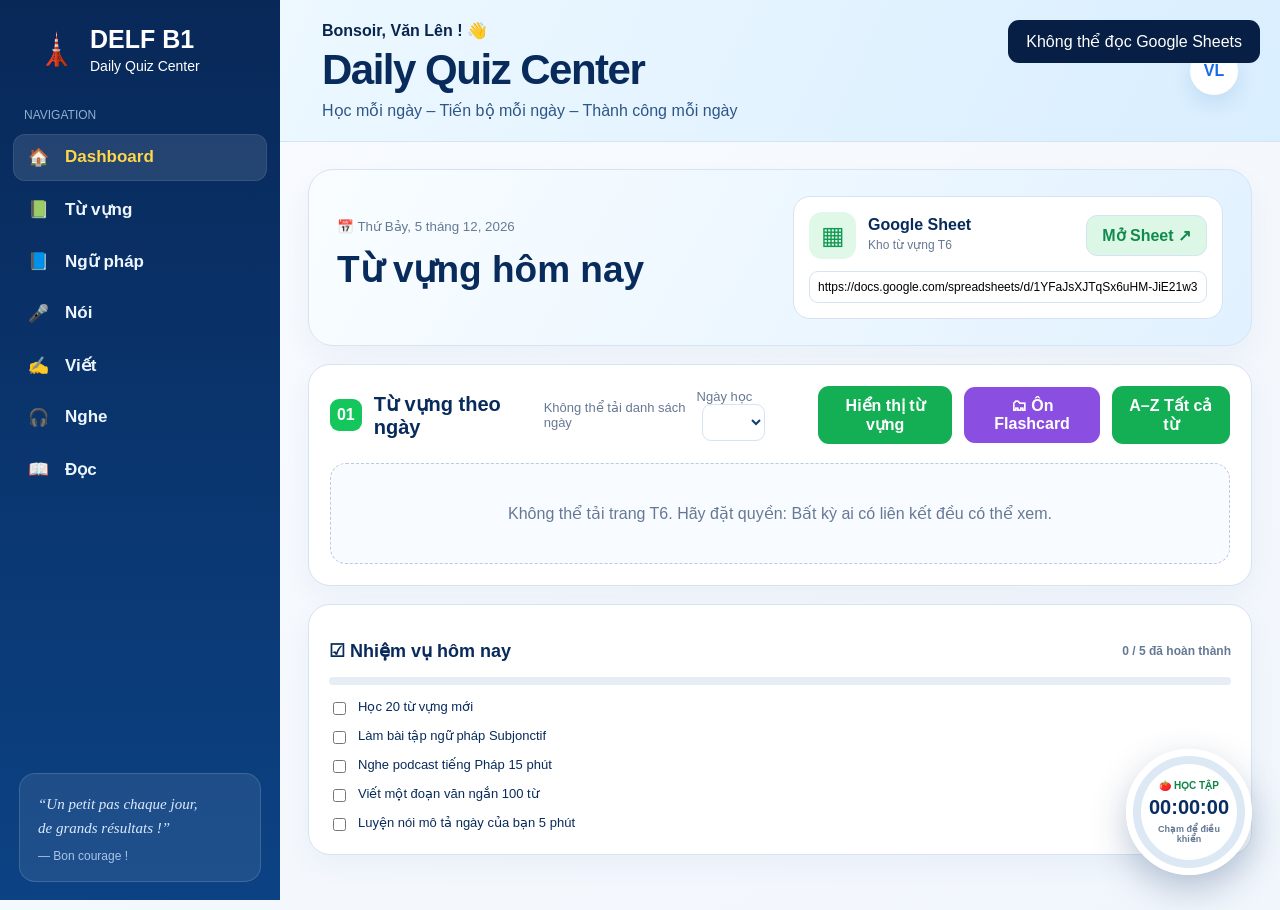
==== commit 80674306: "Add files via upload" ====
--- a/index.html
+++ b/index.html
@@ -11,10 +11,10 @@
   <aside class="sidebar" id="sidebar">
     <div class="brand"><span>🗼</span><div><b>DELF B1</b><small>Daily Quiz Center</small></div></div>
     <nav>
-      <a class="active" href="#top">🏠 <span>Dashboard</span></a><a href="#vocabulary">📗 <span>Từ vựng</span></a>
-      <a href="#grammar">📘 <span>Ngữ pháp</span></a><a href="#progress">🎤 <span>Nói</span></a>
-      <a href="#progress">✍️ <span>Viết</span></a><a href="#progress">🎧 <span>Nghe</span></a>
-      <a href="#progress">📖 <span>Đọc</span></a>
+      <a class="active" href="index.html">🏠 <span>Dashboard</span></a><a href="index.html#vocabulary">📗 <span>Từ vựng</span></a>
+      <a href="grammar.html">📘 <span>Ngữ pháp</span></a><a href="speaking.html">🎤 <span>Nói</span></a>
+      <a href="writing.html">✍️ <span>Viết</span></a><a href="listening.html">🎧 <span>Nghe</span></a>
+      <a href="reading.html">📖 <span>Đọc</span></a>
     </nav>
     <blockquote>“Un petit pas chaque jour,<br>de grands résultats !”<small>— Bon courage !</small></blockquote>
   </aside>
@@ -27,24 +27,16 @@
     </header>
 
     <section class="dashboard-banner">
-      <div><small>📅 <span id="today"></span></small><h2>Từ vựng hôm nay</h2><p>Chọn ngày để ôn đúng nhóm từ đã nhập trong trang T6.</p></div>
+      <div><small>📅 <span id="today"></span></small><h2>Từ vựng hôm nay</h2></div>
       <article class="sheet-card"><div class="sheet-icon">▦</div><div><h2>Google Sheet</h2><p>Kho từ vựng T6</p></div><button id="sheetBtn">Mở Sheet ↗</button><input id="sheetUrl" aria-label="Liên kết Google Sheets" placeholder="Dán liên kết Google Sheets"></article>
     </section>
 
     <section id="vocabulary" class="block vocab-section">
-      <div class="heading"><div><span class="section-number">01</span><h2>Từ vựng theo ngày</h2><p id="wordCount">Chọn ngày để tải từ trang T6</p></div><div class="date-tools"><label>Ngày học <input id="vocabDate" type="date"></label><button id="loadWords">Hiển thị từ vựng</button></div></div>
+      <div class="heading"><div><span class="section-number">01</span><h2>Từ vựng theo ngày</h2><p id="wordCount">Đang tải các ngày có từ vựng…</p></div><div class="date-tools"><label>Ngày học <select id="vocabDate" aria-label="Chọn ngày có từ vựng"></select></label><button id="loadWords">Hiển thị từ vựng</button><button id="flashcardBtn" class="review-button">🗂 Ôn Flashcard</button><button id="allWordsBtn">A–Z Tất cả từ</button></div></div>
       <div class="vocab-grid" id="wordGrid"></div>
     </section>
 
-    <section id="grammar" class="block">
-      <div class="heading"><div><span>▦</span><h2>Ôn tập ngữ pháp</h2><p>Củng cố kiến thức qua các bài luyện tập</p></div></div>
-      <div class="grammar-grid" id="grammarGrid"></div>
-    </section>
-
-    <section id="progress" class="bottom-grid">
-      <article class="card"><div class="title"><i>▥</i><div><h2>Tiến độ kỹ năng trong tuần</h2><p>Theo dõi bốn kỹ năng DELF B1</p></div></div><div class="skills" id="skills"></div></article>
-      <article class="card tasks"><div class="task-head"><h2>☑ Nhiệm vụ hôm nay</h2><b id="taskCount"></b></div><div class="progress"><span id="taskBar"></span></div><div id="taskList"></div></article>
-    </section>
+    <section class="card tasks dashboard-tasks"><div class="task-head"><h2>☑ Nhiệm vụ hôm nay</h2><b id="taskCount"></b></div><div class="progress"><span id="taskBar"></span></div><div id="taskList"></div></section>
   </main>
 
   <div class="floating-study" id="floatingStudy">
@@ -61,7 +53,8 @@
     </button>
   </div>
 
-  <dialog id="quizModal"><button class="close" data-close="quizModal">×</button><h2>Bài tập Subjonctif</h2><p>Il faut que tu ___ tes devoirs avant de sortir.</p><div class="answers"><button>fais</button><button>fasses</button><button>feras</button></div><button id="checkAnswer">Kiểm tra đáp án</button><p id="quizResult"></p></dialog>
+  <dialog id="flashcardDialog" class="flashcard-dialog"><button class="close" data-close="flashcardDialog">×</button><div class="flashcard-head"><div><small>ÔN TỐI ĐA 20 TỪ</small><h2>🗂 Flashcard</h2></div><b id="flashProgress">0 / 0</b></div><button id="flashCard" class="flash-card" aria-label="Lật thẻ"><span id="flashWord">Từ vựng</span><small>Bấm để xem nghĩa</small><div id="flashAnswer" hidden><b id="flashMeaning"></b><p id="flashExample"></p></div></button><div class="mastery-buttons" id="masteryButtons"><button data-level="1">1<br><small>Chưa nhớ</small></button><button data-level="2">2<br><small>Hơi nhớ</small></button><button data-level="3">3<br><small>Đang thuộc</small></button><button data-level="4">4<br><small>Gần thuộc</small></button><button data-level="5">5<br><small>Đã thuộc</small></button></div><div class="flash-actions"><button id="flashSpeak">🔊 Phát âm</button><button id="flashNext" class="primary">Từ tiếp theo →</button></div></dialog>
+  <dialog id="allWordsDialog" class="all-words-dialog"><button class="close" data-close="allWordsDialog">×</button><div class="flashcard-head"><div><small>KHO TỪ VỰNG T6</small><h2>A–Z Tất cả từ vựng</h2></div><b id="allWordsCount"></b></div><div id="allWordsList" class="all-words-list"></div></dialog>
   <div id="toast" role="status"></div>
   <script src="script.js"></script>
 </body>
--- a/style.css
+++ b/style.css
@@ -41,3 +41,13 @@
 
 @media(max-width:1200px){.dashboard-banner{grid-template-columns:1fr}.vocab-grid{grid-template-columns:repeat(2,1fr)}.grammar-grid,.bottom-grid{grid-template-columns:1fr}}
 @media(max-width:760px){.sidebar{transform:translateX(-110%);transition:.25s}.sidebar.open{transform:none}.menu{display:block}main{margin:0;padding:0 15px 45px}header{margin:0 -15px 18px;padding:15px}header h1{font-size:29px}.dashboard-banner{padding:20px}.dashboard-banner>div h2{font-size:28px}.vocab-grid,.skills{grid-template-columns:1fr}.heading{align-items:flex-start;gap:12px}.heading>div{align-items:flex-start;flex-wrap:wrap}.heading p{display:none}.date-tools{flex-direction:column;align-items:flex-end}.word{min-height:220px}.floating-study{right:14px;bottom:14px}.timer-launcher{width:105px;height:105px;border-width:5px}.timer-launcher strong{font-size:16px}.sheet-card{grid-template-columns:auto 1fr}.sheet-card button{grid-column:1/-1}.actions{flex-wrap:wrap}.actions button{min-width:100px}}
+
+/* Multi-page learning centers */
+.back-link,.page-nav a,.download-link{display:inline-flex;align-items:center;justify-content:center;text-decoration:none;font-weight:800;color:#1769e8;background:#fff;border:1px solid #bcd6f5;border-radius:12px;padding:11px 16px}.page-hero{display:flex;align-items:center;justify-content:space-between;gap:18px;padding:24px 27px;margin-bottom:20px;background:linear-gradient(120deg,#f4fbff,#e8f6ee);border:1px solid var(--line);border-radius:22px}.page-hero h2{margin:0 0 7px;font-size:26px}.page-hero p{margin:0;color:var(--muted)}.toolbar{display:flex;gap:9px;align-items:center;flex-wrap:wrap}.toolbar label{font-size:13px;color:var(--muted)}.toolbar input{padding:9px;border:1px solid var(--line);border-radius:9px}.primary{background:var(--green)!important;color:#fff!important;border-color:var(--green)!important}.button-label{display:inline-flex;align-items:center;padding:10px 15px;border:1px solid var(--line);border-radius:11px;background:#edf4ff;color:#1459ad;font-weight:750;cursor:pointer}.library-grid{display:grid;grid-template-columns:repeat(3,minmax(0,1fr));gap:16px}.library-card,.add-card{position:relative;min-height:220px;padding:22px;background:#fff;border:1px solid var(--line);border-radius:18px;box-shadow:0 8px 24px #1c47770c;text-align:left}.library-card h3{font-size:19px;margin:16px 0 8px}.library-card p{color:var(--muted);line-height:1.45;display:-webkit-box;-webkit-line-clamp:3;-webkit-box-orient:vertical;overflow:hidden}.library-card small{display:block;color:#58708e;margin:12px 0}.number-badge{display:inline-grid;place-items:center;min-width:38px;height:32px;padding:0 9px;border-radius:9px;background:#15bc5b;color:#fff;font-weight:900}.card-actions{display:flex;gap:7px;flex-wrap:wrap;margin-top:15px}.card-actions button:first-child{background:#1769e8;color:#fff;border-color:#1769e8}.card-actions button{font-size:12px;padding:8px 10px}.state{display:inline-block;padding:5px 9px;border-radius:20px;background:#f0f4f9;color:#667994;font-size:12px;font-weight:750}.done-state{background:#dcf8e7;color:#0b8845}.add-card{white-space:pre-line;text-align:center;display:grid;place-items:center;border:2px dashed #a8c8ee;background:#f7fbff;color:#1769e8;font-size:17px}
+.detail-panel{position:relative;margin-top:20px;padding:28px;background:#fff;border:1px solid var(--line);border-radius:22px;box-shadow:0 12px 35px #153c6c12}.detail-panel h2{font-size:28px;margin:0 45px 8px 0}.detail-close{position:absolute;right:15px;top:15px;border:0;background:#f0f4f8;font-size:21px}.lead{color:var(--muted);margin-bottom:22px}.lesson-columns{display:grid;grid-template-columns:1fr 1fr;gap:13px}.lesson-box{padding:17px;background:#f8fbff;border:1px solid #e0eaf6;border-radius:15px}.lesson-box h3{margin:0 0 10px;font-size:16px}.preline{white-space:pre-wrap;line-height:1.65}.exercise-list{margin-top:15px;padding:17px;background:#fffdf7;border:1px solid #f3e2b8;border-radius:15px}.exercise-row{display:grid;grid-template-columns:auto 1fr;gap:8px 11px;padding:10px 0;border-bottom:1px solid #eee}.exercise-row small{grid-column:2;color:var(--muted)}.resource-links,.audio-tools{display:flex;align-items:center;gap:9px;flex-wrap:wrap;margin-top:17px}.resource-links input,.audio-tools select{padding:9px;border:1px solid var(--line);border-radius:9px}.page-nav{display:flex;justify-content:space-between;gap:10px;margin-top:28px}.editor-dialog{width:min(850px,94vw);max-height:90vh;overflow:auto}.editor-dialog form>h2{margin-top:0}.form-grid{display:grid;grid-template-columns:1fr 1fr;gap:13px;margin-bottom:17px}.form-grid label{display:grid;gap:6px;font-size:13px}.form-grid input,.form-grid textarea,.form-grid select,.personal-note{width:100%;padding:11px;border:1px solid var(--line);border-radius:10px;background:#fff}.form-grid .wide{grid-column:1/-1}.status-line{margin:-8px 0 15px;padding:10px 14px;border-radius:10px;background:#eef7ff;color:#42668e;font-size:13px}.article-text{padding:24px;background:#fffdf8;border:1px solid #f0e5ca;border-radius:16px;white-space:pre-wrap;line-height:2;font-size:17px}.vocab-mark{display:inline;padding:1px 3px;border:0;border-radius:5px;background:#fff0a8;color:#553c00;font-weight:800}.vocab-mark.learned{background:#d8f7e5;color:#08733d}.vocab-popup{position:fixed;z-index:70;width:310px;padding:18px;background:#fff;border:1px solid #a9c9ee;border-radius:16px;box-shadow:0 18px 50px #092d6044}.vocab-popup h3{margin:0 25px 8px 0;color:#1769e8}.vocab-popup p{color:var(--muted);line-height:1.5}.vocab-popup small{display:block;margin-bottom:10px}.vocab-popup button{margin:4px}.popup-close{position:absolute;right:8px;top:7px;border:0;background:transparent}.detail-heading{display:flex;justify-content:space-between;gap:12px}.level-badge{display:inline-block;padding:4px 8px;margin-right:8px;border-radius:7px;background:#dff8e8;color:#087d45;font-weight:800}.question-item{padding:10px;border-bottom:1px solid #eee}.question-item summary{cursor:pointer;font-weight:750}.audio-player{width:100%;margin:13px 0}.note-line{display:flex;gap:7px;align-items:center}.icon-button{padding:5px 7px}.personal-note{min-height:100px;margin-top:15px}.recorder-box button{margin-right:8px}.recorder-box audio{display:block;width:100%;margin-top:12px}.download-link{margin-top:10px}.test-card .number-badge{min-width:82px}
+@media(max-width:1050px){.library-grid{grid-template-columns:1fr 1fr}}
+@media(max-width:760px){.page-hero{align-items:flex-start;flex-direction:column}.library-grid,.lesson-columns,.form-grid{grid-template-columns:1fr}.form-grid .wide{grid-column:auto}.page-nav{flex-wrap:wrap}.page-nav a{flex:1;min-width:120px}.back-link{font-size:12px;padding:8px}.detail-panel{padding:20px}.article-text{padding:16px;font-size:16px}.vocab-popup{width:calc(100vw - 24px);left:12px!important}.toolbar{align-items:stretch}.toolbar>*{width:100%}}
+
+/* Dashboard vocabulary review */
+.date-tools select{margin-left:5px;padding:9px 31px 9px 10px;border:1px solid var(--line);border-radius:9px;background:#fff;color:#123d72}.date-tools .review-button{background:#8a4fe0;color:#fff;border-color:#8a4fe0}.dashboard-tasks{margin-top:18px;padding:20px}.mastery-tag{position:absolute;left:18px;bottom:16px;padding:5px 9px;border-radius:20px;background:#eef3f8;color:#536b88;font-size:11px;font-weight:800}.mastery-tag.level-5{background:#d9f7e4;color:#087a40}.mastery-tag.level-4{background:#e5f7d7;color:#467c16}.mastery-tag.level-3{background:#fff2bf;color:#795a00}.mastery-tag.level-2{background:#ffe8cf;color:#9a4d00}.mastery-tag.level-1{background:#ffe0e0;color:#a32727}.flashcard-dialog{width:min(680px,94vw);padding:24px}.flashcard-head{display:flex;align-items:center;justify-content:space-between;margin-bottom:16px}.flashcard-head small{color:var(--muted);font-weight:800}.flashcard-head h2{margin:4px 0 0}.flash-card{display:flex;width:100%;min-height:315px;padding:28px;align-items:center;justify-content:center;flex-direction:column;border:2px solid #b9d4f4;background:linear-gradient(145deg,#f9fcff,#edf6ff);color:#0b336c}.flash-card>span{font-size:34px;font-weight:900}.flash-card>small{margin-top:12px;color:var(--muted)}.flash-card.revealed{background:linear-gradient(145deg,#fbfff9,#ecf9f0);border-color:#9bdeb8}.flash-card #flashAnswer{margin-top:25px}.flash-card #flashAnswer b{font-size:22px;color:#0d8d4c}.flash-card #flashAnswer p{font-weight:500;color:#5a718e}.mastery-buttons{display:grid;grid-template-columns:repeat(5,1fr);gap:8px;margin:15px 0}.mastery-buttons button{padding:9px 4px}.mastery-buttons button small{font-size:10px}.mastery-buttons button.selected{background:#1769e8;color:#fff;border-color:#1769e8}.mastery-buttons button:nth-child(1){border-color:#efaaaa}.mastery-buttons button:nth-child(5){border-color:#8dd3a9}.flash-actions{display:flex;justify-content:space-between;gap:9px}.all-words-dialog{width:min(850px,95vw);max-height:90vh;overflow:auto}.all-words-list{display:grid;gap:8px}.all-word-row{display:grid;grid-template-columns:52px 1fr auto;align-items:center;gap:12px;padding:12px 14px;border:1px solid var(--line);border-radius:13px;background:#fafdff}.all-word-row>span{display:grid;place-items:center;width:42px;height:34px;border-radius:9px;background:#e4f1ff;color:#1769e8;font-weight:900}.all-word-row h3{margin:0 0 3px;font-size:16px}.all-word-row p{margin:0;color:#405875}.all-word-row small{color:var(--muted)}
+@media(max-width:760px){.date-tools{width:100%;align-items:stretch}.date-tools label,.date-tools select,.date-tools button{width:100%;margin-left:0}.mastery-buttons{grid-template-columns:repeat(5,1fr);gap:4px}.mastery-buttons button{font-size:12px;padding:7px 2px}.mastery-buttons button small{display:none}.flash-card{min-height:260px}.flash-card>span{font-size:27px}.all-word-row{grid-template-columns:42px 1fr auto;padding:10px 8px}}
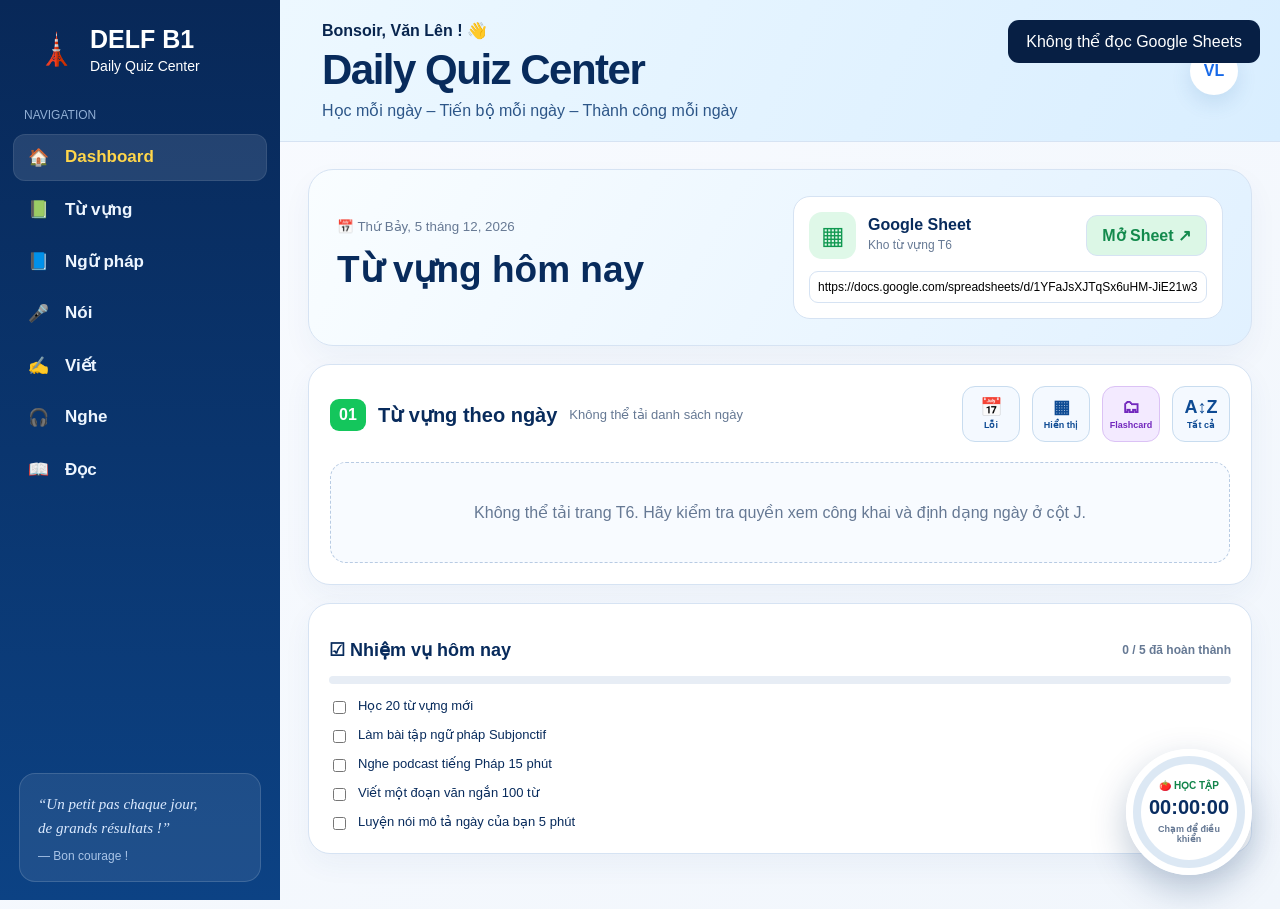
==== commit 41ed30ba: "Add files via upload" ====
--- a/index.html
+++ b/index.html
@@ -32,7 +32,7 @@
     </section>
 
     <section id="vocabulary" class="block vocab-section">
-      <div class="heading"><div><span class="section-number">01</span><h2>Từ vựng theo ngày</h2><p id="wordCount">Đang tải các ngày có từ vựng…</p></div><div class="date-tools"><label>Ngày học <select id="vocabDate" aria-label="Chọn ngày có từ vựng"></select></label><button id="loadWords">Hiển thị từ vựng</button><button id="flashcardBtn" class="review-button">🗂 Ôn Flashcard</button><button id="allWordsBtn">A–Z Tất cả từ</button></div></div>
+      <div class="heading vocabulary-heading"><div><span class="section-number">01</span><h2>Từ vựng theo ngày</h2><p id="wordCount">Đang tải các ngày có từ vựng…</p></div><div class="vocab-icon-tools"><input id="vocabDate" type="hidden"><div class="date-menu"><button id="dateMenuBtn" class="tool-icon" title="Chọn ngày học" aria-label="Chọn ngày học" aria-expanded="false">📅<small id="selectedDateLabel">Ngày</small></button><div id="datePickerPanel" class="date-picker-panel" hidden><div><b>Ngày có từ vựng</b><button id="refreshDates" title="Tải lại từ Sheet">↻</button></div><div id="dateOptions" class="date-options"></div></div></div><button id="loadWords" class="tool-icon" title="Hiển thị từ vựng ngày đã chọn" aria-label="Hiển thị từ vựng">▦<small>Hiển thị</small></button><button id="flashcardBtn" class="tool-icon review-button" title="Ôn tối đa 20 Flashcard" aria-label="Ôn Flashcard">🗂<small>Flashcard</small></button><button id="allWordsBtn" class="tool-icon" title="Xem tất cả từ A đến Z" aria-label="Tất cả từ A đến Z">A↕Z<small>Tất cả</small></button></div></div>
       <div class="vocab-grid" id="wordGrid"></div>
     </section>
 
--- a/style.css
+++ b/style.css
@@ -50,4 +50,5 @@
 
 /* Dashboard vocabulary review */
 .date-tools select{margin-left:5px;padding:9px 31px 9px 10px;border:1px solid var(--line);border-radius:9px;background:#fff;color:#123d72}.date-tools .review-button{background:#8a4fe0;color:#fff;border-color:#8a4fe0}.dashboard-tasks{margin-top:18px;padding:20px}.mastery-tag{position:absolute;left:18px;bottom:16px;padding:5px 9px;border-radius:20px;background:#eef3f8;color:#536b88;font-size:11px;font-weight:800}.mastery-tag.level-5{background:#d9f7e4;color:#087a40}.mastery-tag.level-4{background:#e5f7d7;color:#467c16}.mastery-tag.level-3{background:#fff2bf;color:#795a00}.mastery-tag.level-2{background:#ffe8cf;color:#9a4d00}.mastery-tag.level-1{background:#ffe0e0;color:#a32727}.flashcard-dialog{width:min(680px,94vw);padding:24px}.flashcard-head{display:flex;align-items:center;justify-content:space-between;margin-bottom:16px}.flashcard-head small{color:var(--muted);font-weight:800}.flashcard-head h2{margin:4px 0 0}.flash-card{display:flex;width:100%;min-height:315px;padding:28px;align-items:center;justify-content:center;flex-direction:column;border:2px solid #b9d4f4;background:linear-gradient(145deg,#f9fcff,#edf6ff);color:#0b336c}.flash-card>span{font-size:34px;font-weight:900}.flash-card>small{margin-top:12px;color:var(--muted)}.flash-card.revealed{background:linear-gradient(145deg,#fbfff9,#ecf9f0);border-color:#9bdeb8}.flash-card #flashAnswer{margin-top:25px}.flash-card #flashAnswer b{font-size:22px;color:#0d8d4c}.flash-card #flashAnswer p{font-weight:500;color:#5a718e}.mastery-buttons{display:grid;grid-template-columns:repeat(5,1fr);gap:8px;margin:15px 0}.mastery-buttons button{padding:9px 4px}.mastery-buttons button small{font-size:10px}.mastery-buttons button.selected{background:#1769e8;color:#fff;border-color:#1769e8}.mastery-buttons button:nth-child(1){border-color:#efaaaa}.mastery-buttons button:nth-child(5){border-color:#8dd3a9}.flash-actions{display:flex;justify-content:space-between;gap:9px}.all-words-dialog{width:min(850px,95vw);max-height:90vh;overflow:auto}.all-words-list{display:grid;gap:8px}.all-word-row{display:grid;grid-template-columns:52px 1fr auto;align-items:center;gap:12px;padding:12px 14px;border:1px solid var(--line);border-radius:13px;background:#fafdff}.all-word-row>span{display:grid;place-items:center;width:42px;height:34px;border-radius:9px;background:#e4f1ff;color:#1769e8;font-weight:900}.all-word-row h3{margin:0 0 3px;font-size:16px}.all-word-row p{margin:0;color:#405875}.all-word-row small{color:var(--muted)}
-@media(max-width:760px){.date-tools{width:100%;align-items:stretch}.date-tools label,.date-tools select,.date-tools button{width:100%;margin-left:0}.mastery-buttons{grid-template-columns:repeat(5,1fr);gap:4px}.mastery-buttons button{font-size:12px;padding:7px 2px}.mastery-buttons button small{display:none}.flash-card{min-height:260px}.flash-card>span{font-size:27px}.all-word-row{grid-template-columns:42px 1fr auto;padding:10px 8px}}
+.vocabulary-heading{position:relative;min-height:57px;padding-right:270px}.vocab-icon-tools{position:absolute;right:0;top:0;display:flex;align-items:flex-start;gap:8px}.tool-icon{width:58px;height:56px;padding:5px;border:1px solid #c8dcef;background:#f4f9ff;color:#0e4b94;display:flex;flex-direction:column;align-items:center;justify-content:center;font-size:18px;line-height:1;border-radius:13px}.tool-icon small{display:block;margin-top:5px;font-size:9px;white-space:nowrap}.tool-icon.review-button{background:#f3eaff;color:#7227bd;border-color:#dbc2f5}.date-menu{position:relative}.date-picker-panel{position:absolute;right:0;top:64px;z-index:35;width:270px;padding:14px;background:#fff;border:1px solid var(--line);border-radius:15px;box-shadow:0 18px 45px #0a2d6040}.date-picker-panel[hidden]{display:none}.date-picker-panel>div:first-child{display:flex;align-items:center;justify-content:space-between;margin-bottom:10px}.date-picker-panel>div:first-child button{padding:5px 9px}.date-options{display:grid;grid-template-columns:1fr 1fr;gap:7px;max-height:260px;overflow:auto}.date-options button{padding:9px 7px;font-size:12px}.date-options button.selected{background:#1769e8;color:#fff;border-color:#1769e8}.date-options p{grid-column:1/-1;color:var(--muted);font-size:12px}
+@media(max-width:760px){.date-tools{width:100%;align-items:stretch}.date-tools label,.date-tools select,.date-tools button{width:100%;margin-left:0}.vocabulary-heading{padding-right:0;padding-top:68px}.vocab-icon-tools{top:0;left:0;right:auto}.tool-icon{width:54px;height:52px}.date-picker-panel{left:0;right:auto}.mastery-buttons{grid-template-columns:repeat(5,1fr);gap:4px}.mastery-buttons button{font-size:12px;padding:7px 2px}.mastery-buttons button small{display:none}.flash-card{min-height:260px}.flash-card>span{font-size:27px}.all-word-row{grid-template-columns:42px 1fr auto;padding:10px 8px}}
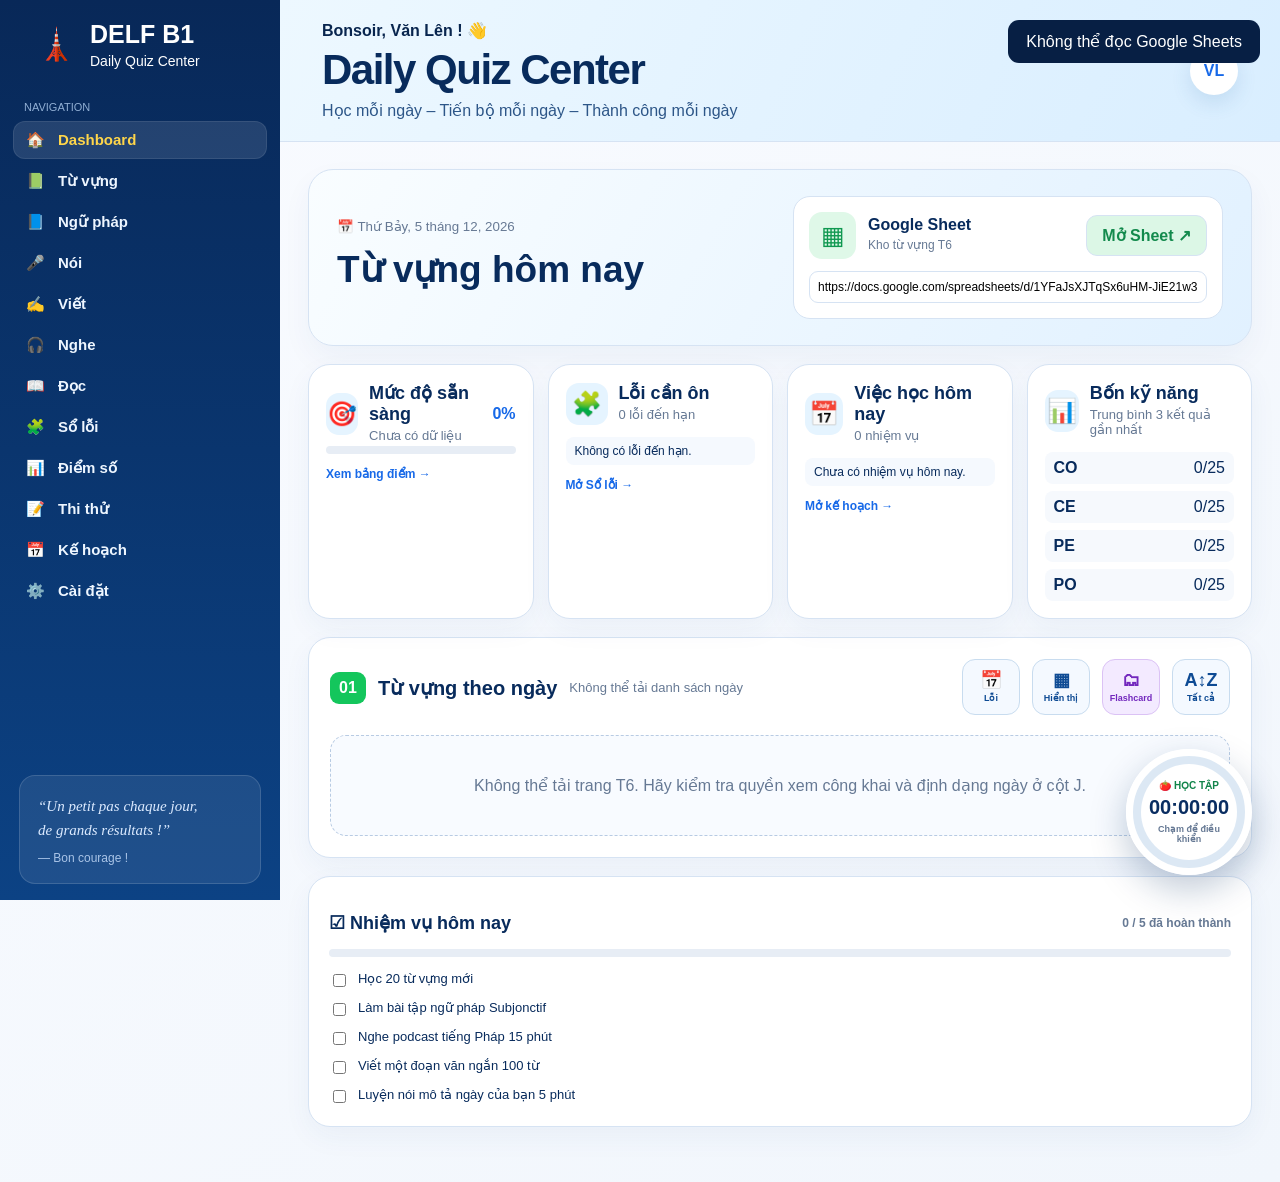
==== commit 5114a511: "Add files via upload" ====
--- a/index.html
+++ b/index.html
@@ -14,7 +14,9 @@
       <a class="active" href="index.html">🏠 <span>Dashboard</span></a><a href="index.html#vocabulary">📗 <span>Từ vựng</span></a>
       <a href="grammar.html">📘 <span>Ngữ pháp</span></a><a href="speaking.html">🎤 <span>Nói</span></a>
       <a href="writing.html">✍️ <span>Viết</span></a><a href="listening.html">🎧 <span>Nghe</span></a>
-      <a href="reading.html">📖 <span>Đọc</span></a>
+      <a href="reading.html">📖 <span>Đọc</span></a><a href="errors.html">🧩 <span>Sổ lỗi</span></a>
+      <a href="scores.html">📊 <span>Điểm số</span></a><a href="mock-exam.html">📝 <span>Thi thử</span></a>
+      <a href="planner.html">📅 <span>Kế hoạch</span></a><a href="settings.html">⚙️ <span>Cài đặt</span></a>
     </nav>
     <blockquote>“Un petit pas chaque jour,<br>de grands résultats !”<small>— Bon courage !</small></blockquote>
   </aside>
@@ -29,6 +31,13 @@
     <section class="dashboard-banner">
       <div><small>📅 <span id="today"></span></small><h2>Từ vựng hôm nay</h2></div>
       <article class="sheet-card"><div class="sheet-icon">▦</div><div><h2>Google Sheet</h2><p>Kho từ vựng T6</p></div><button id="sheetBtn">Mở Sheet ↗</button><input id="sheetUrl" aria-label="Liên kết Google Sheets" placeholder="Dán liên kết Google Sheets"></article>
+    </section>
+
+    <section class="exam-dashboard" id="examDashboard">
+      <article class="card readiness-card"><div class="title"><i>🎯</i><div><h2>Mức độ sẵn sàng</h2><p id="readinessText">Chưa có dữ liệu điểm</p></div><b id="readinessPercent">0%</b></div><div class="progress"><span id="readinessBar"></span></div><a href="scores.html">Xem bảng điểm →</a></article>
+      <article class="card"><div class="title"><i>🧩</i><div><h2>Lỗi cần ôn</h2><p id="dueErrors">0 lỗi đến hạn</p></div></div><div id="recentErrors" class="compact-list"></div><a href="errors.html">Mở Sổ lỗi →</a></article>
+      <article class="card"><div class="title"><i>📅</i><div><h2>Việc học hôm nay</h2><p id="todayPlanCount">0 nhiệm vụ</p></div></div><div id="todayPlan" class="compact-list"></div><a href="planner.html">Mở kế hoạch →</a></article>
+      <article class="card"><div class="title"><i>📊</i><div><h2>Bốn kỹ năng</h2><p>Trung bình 3 kết quả gần nhất</p></div></div><div id="dashboardSkills" class="dashboard-skills"></div></article>
     </section>
 
     <section id="vocabulary" class="block vocab-section">
@@ -56,6 +65,6 @@
   <dialog id="flashcardDialog" class="flashcard-dialog"><button class="close" data-close="flashcardDialog">×</button><div class="flashcard-head"><div><small>ÔN TỐI ĐA 20 TỪ</small><h2>🗂 Flashcard</h2></div><b id="flashProgress">0 / 0</b></div><button id="flashCard" class="flash-card" aria-label="Lật thẻ"><span id="flashWord">Từ vựng</span><small>Bấm để xem nghĩa</small><div id="flashAnswer" hidden><b id="flashMeaning"></b><p id="flashExample"></p></div></button><div class="mastery-buttons" id="masteryButtons"><button data-level="1">1<br><small>Chưa nhớ</small></button><button data-level="2">2<br><small>Hơi nhớ</small></button><button data-level="3">3<br><small>Đang thuộc</small></button><button data-level="4">4<br><small>Gần thuộc</small></button><button data-level="5">5<br><small>Đã thuộc</small></button></div><div class="flash-actions"><button id="flashSpeak">🔊 Phát âm</button><button id="flashNext" class="primary">Từ tiếp theo →</button></div></dialog>
   <dialog id="allWordsDialog" class="all-words-dialog"><button class="close" data-close="allWordsDialog">×</button><div class="flashcard-head"><div><small>KHO TỪ VỰNG T6</small><h2>A–Z Tất cả từ vựng</h2></div><b id="allWordsCount"></b></div><div id="allWordsList" class="all-words-list"></div></dialog>
   <div id="toast" role="status"></div>
-  <script src="script.js"></script>
+  <script src="script.js"></script><script src="storage.js"></script><script src="dashboard-v4.js"></script>
 </body>
 </html>
--- a/style.css
+++ b/style.css
@@ -7,11 +7,11 @@
 button:hover{filter:brightness(.97)}
 button.success{border:0;background:var(--green);color:#fff}
 
-.sidebar{position:fixed;inset:0 auto 0 0;width:280px;padding:25px 13px 18px;background:linear-gradient(180deg,var(--navy2),#0c4284);color:#fff;display:flex;flex-direction:column;z-index:20}
+.sidebar{position:fixed;inset:0 auto 0 0;width:280px;padding:20px 13px 16px;background:linear-gradient(180deg,var(--navy2),#0c4284);color:#fff;display:flex;flex-direction:column;z-index:20;overflow-y:auto}
 .brand{display:flex;gap:14px;align-items:center;padding:0 24px 27px}
 .brand>span{font-size:31px}.brand b{display:block;font-size:25px}.brand small{display:block;margin-top:4px;font-size:14px;color:#fff}
-nav{display:grid;gap:5px}nav:before{content:"NAVIGATION";padding:7px 11px;color:#91afd4;font-size:12px}
-nav a{display:flex;gap:16px;padding:13px 15px;border-radius:12px;color:#eef6ff;text-decoration:none;font-size:17px;font-weight:700}
+nav{display:grid;gap:3px}nav:before{content:"NAVIGATION";padding:5px 11px;color:#91afd4;font-size:11px}
+nav a{display:flex;gap:13px;padding:10px 13px;border-radius:12px;color:#eef6ff;text-decoration:none;font-size:15px;font-weight:700}
 nav a:hover,nav a.active{background:#ffffff1c;color:#ffd64a;box-shadow:inset 0 0 0 1px #ffffff16}
 blockquote{margin:auto 6px 0;padding:18px;background:#ffffff14;border:1px solid #ffffff24;border-radius:16px;color:#dbeaff;font:italic 15px/1.6 Georgia}
 blockquote small{display:block;margin-top:9px;font:12px Arial;color:#a9c4e7}
@@ -52,3 +52,8 @@
 .date-tools select{margin-left:5px;padding:9px 31px 9px 10px;border:1px solid var(--line);border-radius:9px;background:#fff;color:#123d72}.date-tools .review-button{background:#8a4fe0;color:#fff;border-color:#8a4fe0}.dashboard-tasks{margin-top:18px;padding:20px}.mastery-tag{position:absolute;left:18px;bottom:16px;padding:5px 9px;border-radius:20px;background:#eef3f8;color:#536b88;font-size:11px;font-weight:800}.mastery-tag.level-5{background:#d9f7e4;color:#087a40}.mastery-tag.level-4{background:#e5f7d7;color:#467c16}.mastery-tag.level-3{background:#fff2bf;color:#795a00}.mastery-tag.level-2{background:#ffe8cf;color:#9a4d00}.mastery-tag.level-1{background:#ffe0e0;color:#a32727}.flashcard-dialog{width:min(680px,94vw);padding:24px}.flashcard-head{display:flex;align-items:center;justify-content:space-between;margin-bottom:16px}.flashcard-head small{color:var(--muted);font-weight:800}.flashcard-head h2{margin:4px 0 0}.flash-card{display:flex;width:100%;min-height:315px;padding:28px;align-items:center;justify-content:center;flex-direction:column;border:2px solid #b9d4f4;background:linear-gradient(145deg,#f9fcff,#edf6ff);color:#0b336c}.flash-card>span{font-size:34px;font-weight:900}.flash-card>small{margin-top:12px;color:var(--muted)}.flash-card.revealed{background:linear-gradient(145deg,#fbfff9,#ecf9f0);border-color:#9bdeb8}.flash-card #flashAnswer{margin-top:25px}.flash-card #flashAnswer b{font-size:22px;color:#0d8d4c}.flash-card #flashAnswer p{font-weight:500;color:#5a718e}.mastery-buttons{display:grid;grid-template-columns:repeat(5,1fr);gap:8px;margin:15px 0}.mastery-buttons button{padding:9px 4px}.mastery-buttons button small{font-size:10px}.mastery-buttons button.selected{background:#1769e8;color:#fff;border-color:#1769e8}.mastery-buttons button:nth-child(1){border-color:#efaaaa}.mastery-buttons button:nth-child(5){border-color:#8dd3a9}.flash-actions{display:flex;justify-content:space-between;gap:9px}.all-words-dialog{width:min(850px,95vw);max-height:90vh;overflow:auto}.all-words-list{display:grid;gap:8px}.all-word-row{display:grid;grid-template-columns:52px 1fr auto;align-items:center;gap:12px;padding:12px 14px;border:1px solid var(--line);border-radius:13px;background:#fafdff}.all-word-row>span{display:grid;place-items:center;width:42px;height:34px;border-radius:9px;background:#e4f1ff;color:#1769e8;font-weight:900}.all-word-row h3{margin:0 0 3px;font-size:16px}.all-word-row p{margin:0;color:#405875}.all-word-row small{color:var(--muted)}
 .vocabulary-heading{position:relative;min-height:57px;padding-right:270px}.vocab-icon-tools{position:absolute;right:0;top:0;display:flex;align-items:flex-start;gap:8px}.tool-icon{width:58px;height:56px;padding:5px;border:1px solid #c8dcef;background:#f4f9ff;color:#0e4b94;display:flex;flex-direction:column;align-items:center;justify-content:center;font-size:18px;line-height:1;border-radius:13px}.tool-icon small{display:block;margin-top:5px;font-size:9px;white-space:nowrap}.tool-icon.review-button{background:#f3eaff;color:#7227bd;border-color:#dbc2f5}.date-menu{position:relative}.date-picker-panel{position:absolute;right:0;top:64px;z-index:35;width:270px;padding:14px;background:#fff;border:1px solid var(--line);border-radius:15px;box-shadow:0 18px 45px #0a2d6040}.date-picker-panel[hidden]{display:none}.date-picker-panel>div:first-child{display:flex;align-items:center;justify-content:space-between;margin-bottom:10px}.date-picker-panel>div:first-child button{padding:5px 9px}.date-options{display:grid;grid-template-columns:1fr 1fr;gap:7px;max-height:260px;overflow:auto}.date-options button{padding:9px 7px;font-size:12px}.date-options button.selected{background:#1769e8;color:#fff;border-color:#1769e8}.date-options p{grid-column:1/-1;color:var(--muted);font-size:12px}
 @media(max-width:760px){.date-tools{width:100%;align-items:stretch}.date-tools label,.date-tools select,.date-tools button{width:100%;margin-left:0}.vocabulary-heading{padding-right:0;padding-top:68px}.vocab-icon-tools{top:0;left:0;right:auto}.tool-icon{width:54px;height:52px}.date-picker-panel{left:0;right:auto}.mastery-buttons{grid-template-columns:repeat(5,1fr);gap:4px}.mastery-buttons button{font-size:12px;padding:7px 2px}.mastery-buttons button small{display:none}.flash-card{min-height:260px}.flash-card>span{font-size:27px}.all-word-row{grid-template-columns:42px 1fr auto;padding:10px 8px}}
+
+/* DELF exam system */
+.exam-dashboard{display:grid;grid-template-columns:repeat(4,1fr);gap:14px;margin-top:18px}.exam-dashboard>.card{padding:17px}.exam-dashboard a{display:inline-block;margin-top:13px;color:#1769e8;text-decoration:none;font-weight:800;font-size:12px}.compact-list{display:grid;gap:6px;margin-top:12px}.compact-list span,.compact-list small{padding:7px 9px;background:#f5f9fe;border-radius:8px;font-size:12px}.dashboard-skills{display:grid;gap:7px;margin-top:12px}.dashboard-skills div{display:flex;justify-content:space-between;padding:7px 9px;background:#f6f9fd;border-radius:8px}.dashboard-skills .warning{background:#fff0e6;color:#a24609}.filter-bar{display:flex;gap:12px;align-items:center;flex-wrap:wrap;padding:14px;margin-bottom:15px;background:#fff;border:1px solid var(--line);border-radius:14px}.filter-bar select,.filter-bar input,.planner-setup input,.planner-setup select,.setting-card input,.setting-card select,.setting-card textarea{padding:10px;border:1px solid var(--line);border-radius:9px}.stats-row{display:grid;grid-template-columns:repeat(4,1fr);gap:12px;margin:14px 0}.metric-card{padding:16px;background:#fff;border:1px solid var(--line);border-radius:15px}.metric-card b{display:block;font-size:26px;color:#1769e8}.metric-card span,.metric-card small{color:var(--muted)}.metric-card.warning{border-color:#ffc49c;background:#fff8f3}.error-list{display:grid;gap:10px}.error-item{padding:16px;background:#fff;border:1px solid var(--line);border-radius:16px}.error-item.resolved{opacity:.62}.error-head{display:flex;align-items:center;gap:10px}.error-head small{margin-left:auto;color:var(--muted)}.error-copy{display:grid;gap:5px;margin:10px 0}.error-copy p{margin:0}.error-copy del{color:#bd3544}.error-copy strong{color:#078247}.readiness-panel{display:flex;gap:18px;align-items:center;padding:20px;background:linear-gradient(120deg,#eef7ff,#effcf4);border:1px solid var(--line);border-radius:20px}.readiness-ring{width:86px;height:86px;border-radius:50%;display:grid;place-items:center;background:#fff;border:9px solid #36ba70;font-size:22px;font-weight:900}.readiness-panel h2{margin:3px 0}.readiness-panel p{margin:0;color:var(--muted)}.chart-card{margin:15px 0;padding:20px;background:#fff;border:1px solid var(--line);border-radius:18px}.score-chart{height:220px;display:flex;align-items:flex-end;gap:12px;padding:15px;border-bottom:1px solid var(--line)}.score-column{height:100%;flex:1;display:flex;flex-direction:column;justify-content:flex-end;align-items:center;gap:5px}.score-column span{width:min(38px,80%);min-height:4px;background:linear-gradient(#1b7bf0,#45c177);border-radius:8px 8px 0 0}.score-column b,.score-column small{font-size:11px}.table-wrap{overflow:auto;background:#fff;border:1px solid var(--line);border-radius:16px}.table-wrap table{width:100%;border-collapse:collapse}.table-wrap th,.table-wrap td{padding:11px;border-bottom:1px solid #e8eef6;text-align:left;white-space:nowrap}.table-wrap th{background:#f1f7ff}.pass{color:#078247;font-weight:800}.fail{color:#b73340;font-weight:800}.exam-top{display:flex;justify-content:space-between;align-items:center;padding:14px;background:#0c3975;color:#fff;border-radius:15px}.exam-top strong{display:block;font-size:32px}.exam-tabs{display:flex;gap:8px;margin:15px 0}.exam-tabs:before{display:none}.exam-tabs button{flex:1}.exam-tabs button.active{background:#1769e8;color:#fff}.exam-notice{padding:10px;background:#fff2ce;color:#725300;border-radius:10px;margin:10px 0}.exam-section textarea,#examSection textarea{width:100%;padding:15px;border:1px solid var(--line);border-radius:12px}.submit-zone{display:flex;justify-content:flex-end;gap:10px;margin-top:15px}.planner-setup{padding:20px}.weekday-picker{display:flex;gap:8px;flex-wrap:wrap;margin:12px 0}.weekday-picker label{padding:8px 11px;background:#eef5fd;border-radius:9px}.plan-board{display:grid;gap:12px;margin-top:16px}.plan-day{padding:17px}.plan-day h3{margin-top:0}.plan-task{display:grid;grid-template-columns:auto 1fr auto auto auto;align-items:center;gap:9px;padding:9px;border-top:1px solid #e7edf5}.plan-task.done span{text-decoration:line-through;color:#8996a8}.plan-task button{padding:6px 8px;font-size:11px}.settings-grid{display:grid;grid-template-columns:1fr 1fr;gap:14px}.setting-card{padding:20px}.setting-card label{display:grid;gap:6px;margin:10px 0}.setting-card p,.setting-card small{color:var(--muted)}.setting-card textarea,.setting-card input,.setting-card select{width:100%}.danger-card{border-color:#ffc0c0}.danger-card button{background:#c83b4c;color:#fff}.data-summary{padding:20px;margin-top:15px}
+@media(max-width:1200px){.exam-dashboard{grid-template-columns:1fr 1fr}.settings-grid{grid-template-columns:1fr}.stats-row{grid-template-columns:1fr 1fr}}
+@media(max-width:760px){.exam-dashboard,.stats-row{grid-template-columns:1fr}.error-head{align-items:flex-start;flex-wrap:wrap}.error-head small{width:100%;margin-left:0}.readiness-panel{align-items:flex-start}.plan-task{grid-template-columns:auto 1fr}.plan-task small,.plan-task button{grid-column:2}.exam-top{align-items:flex-start;gap:10px;flex-direction:column}.settings-grid{grid-template-columns:1fr}}
